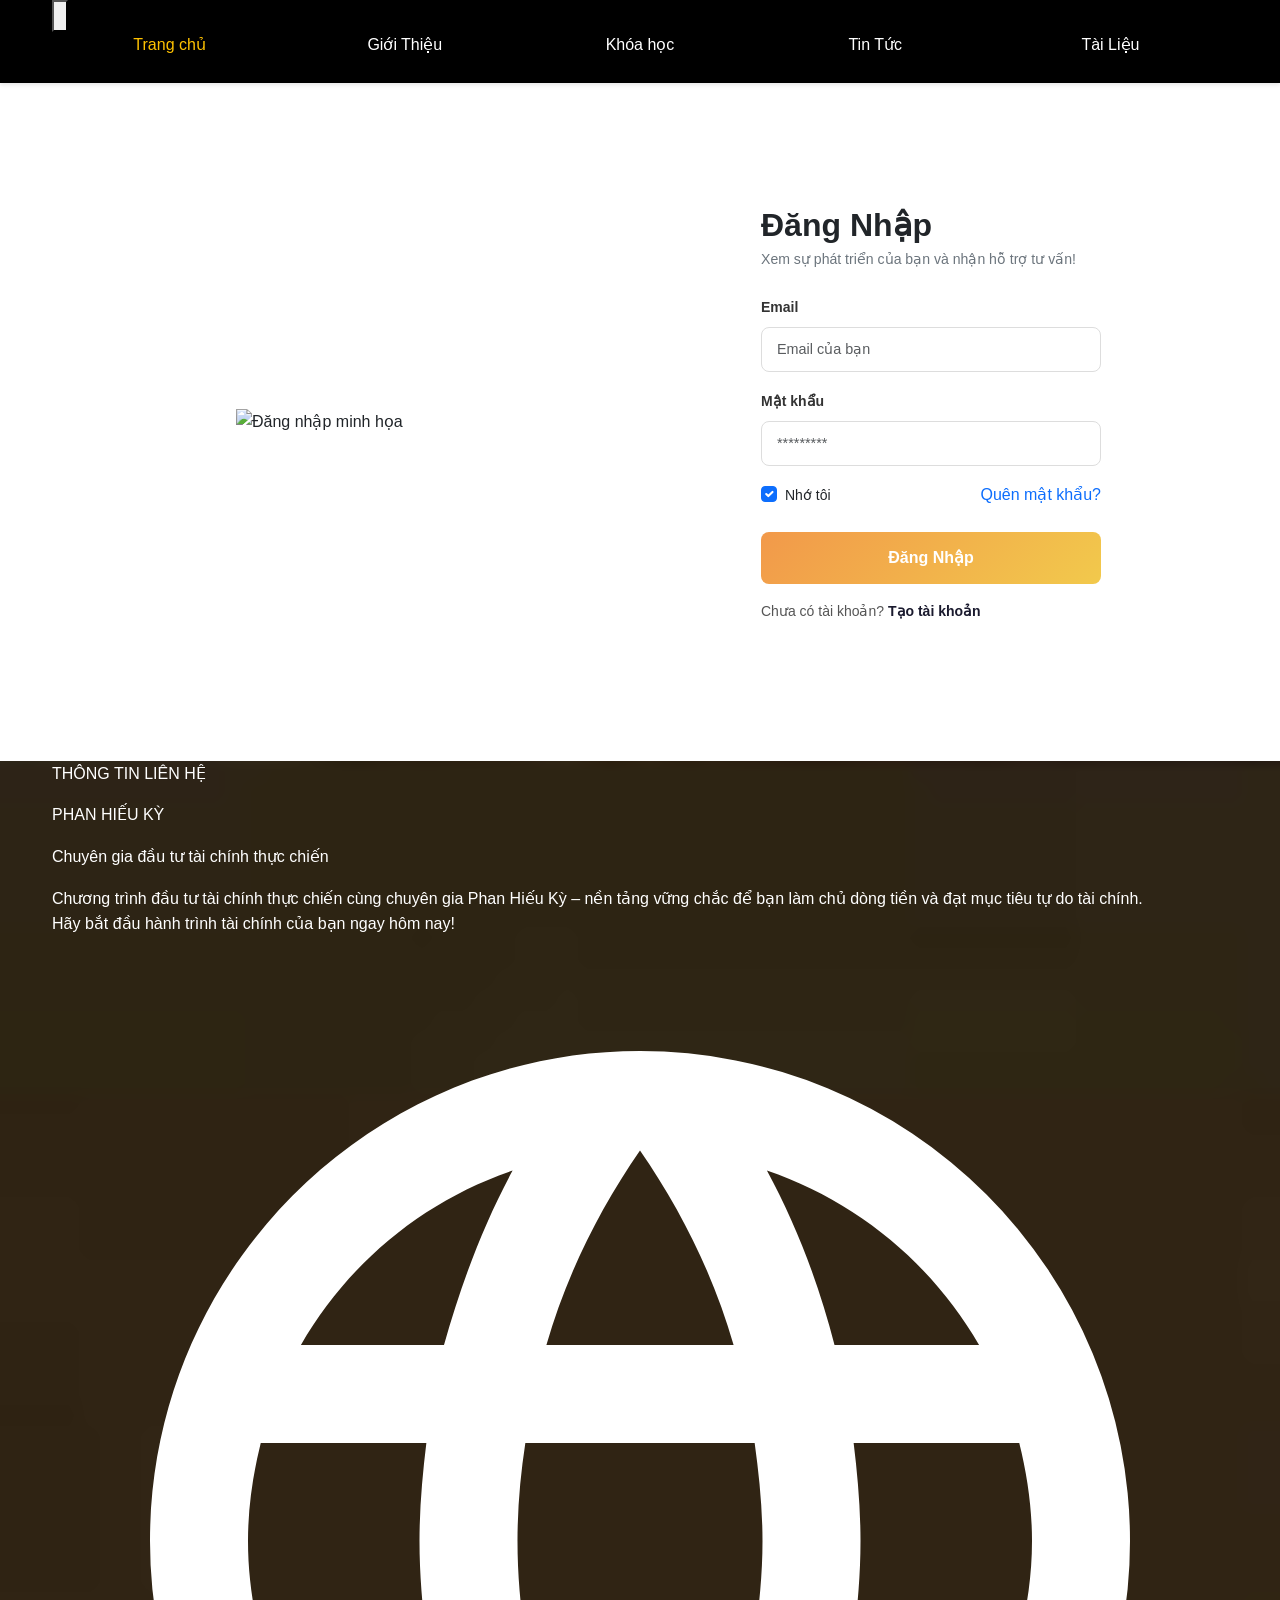
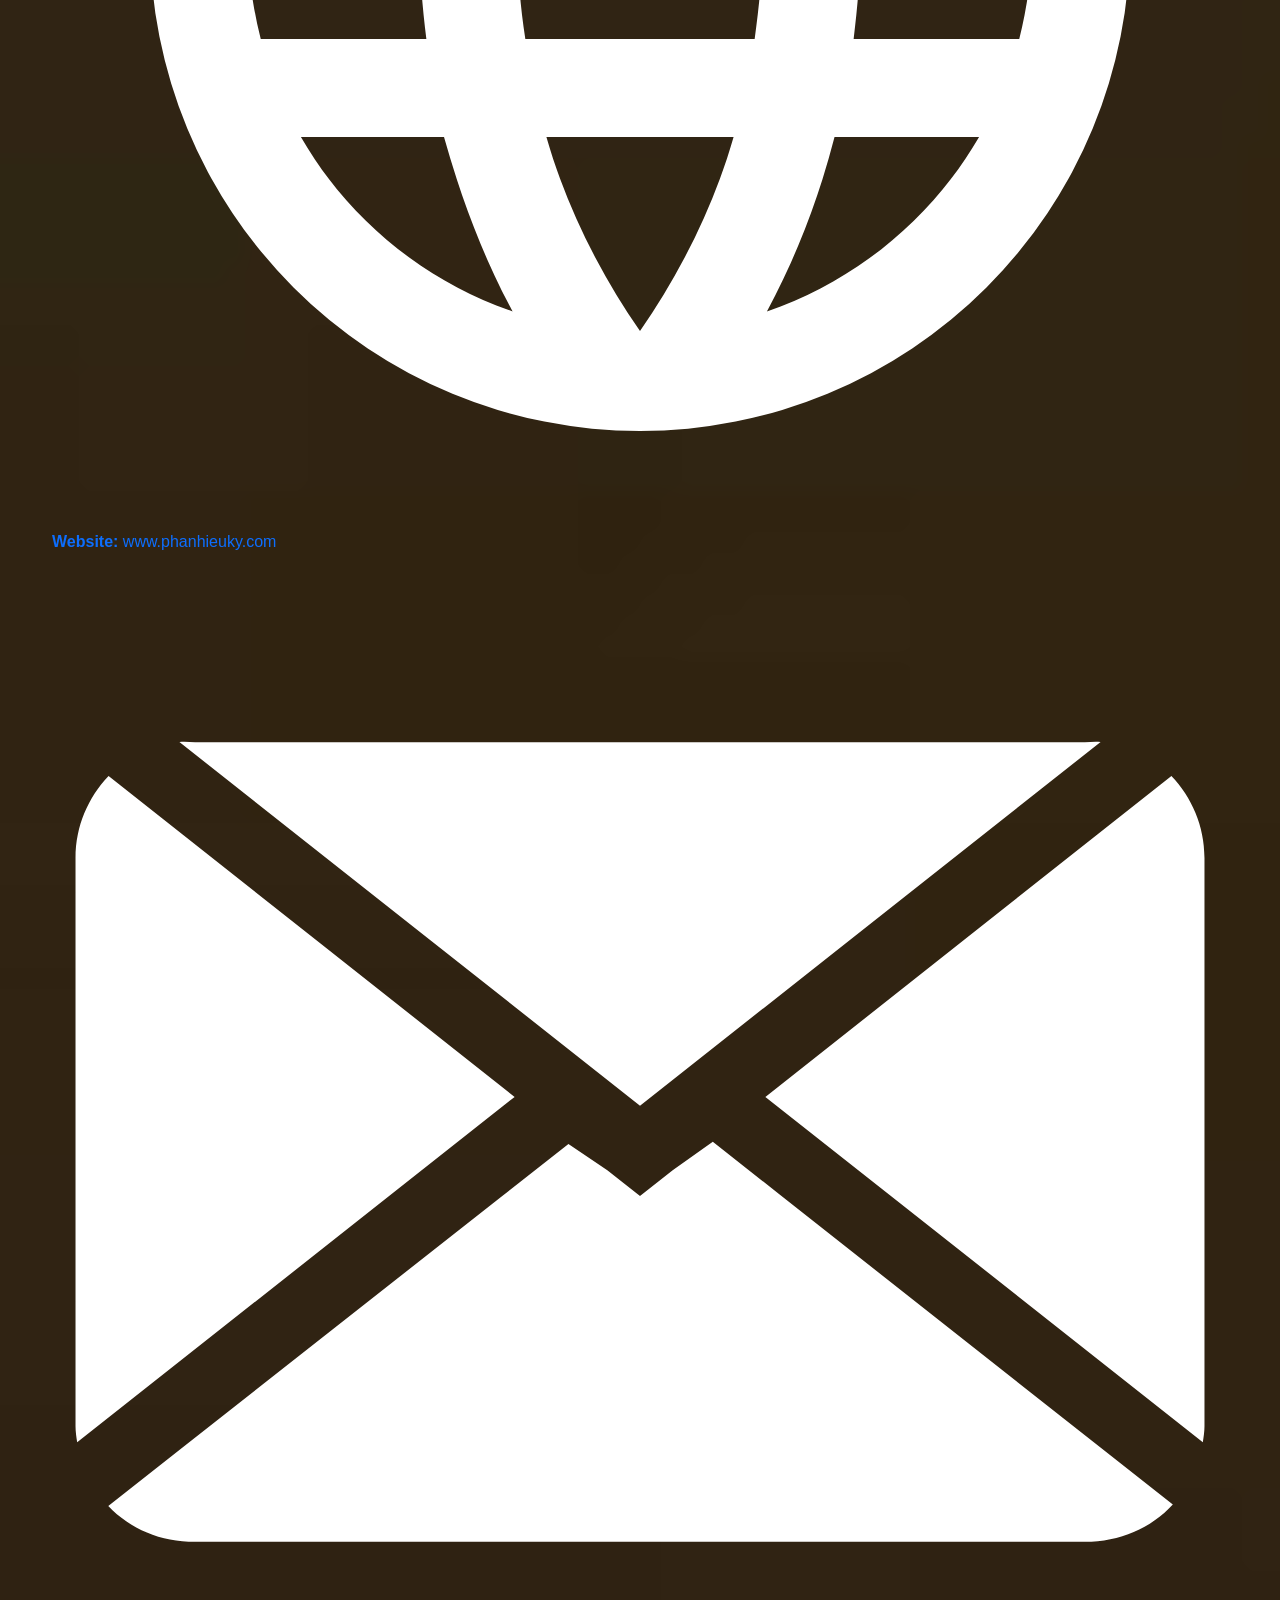
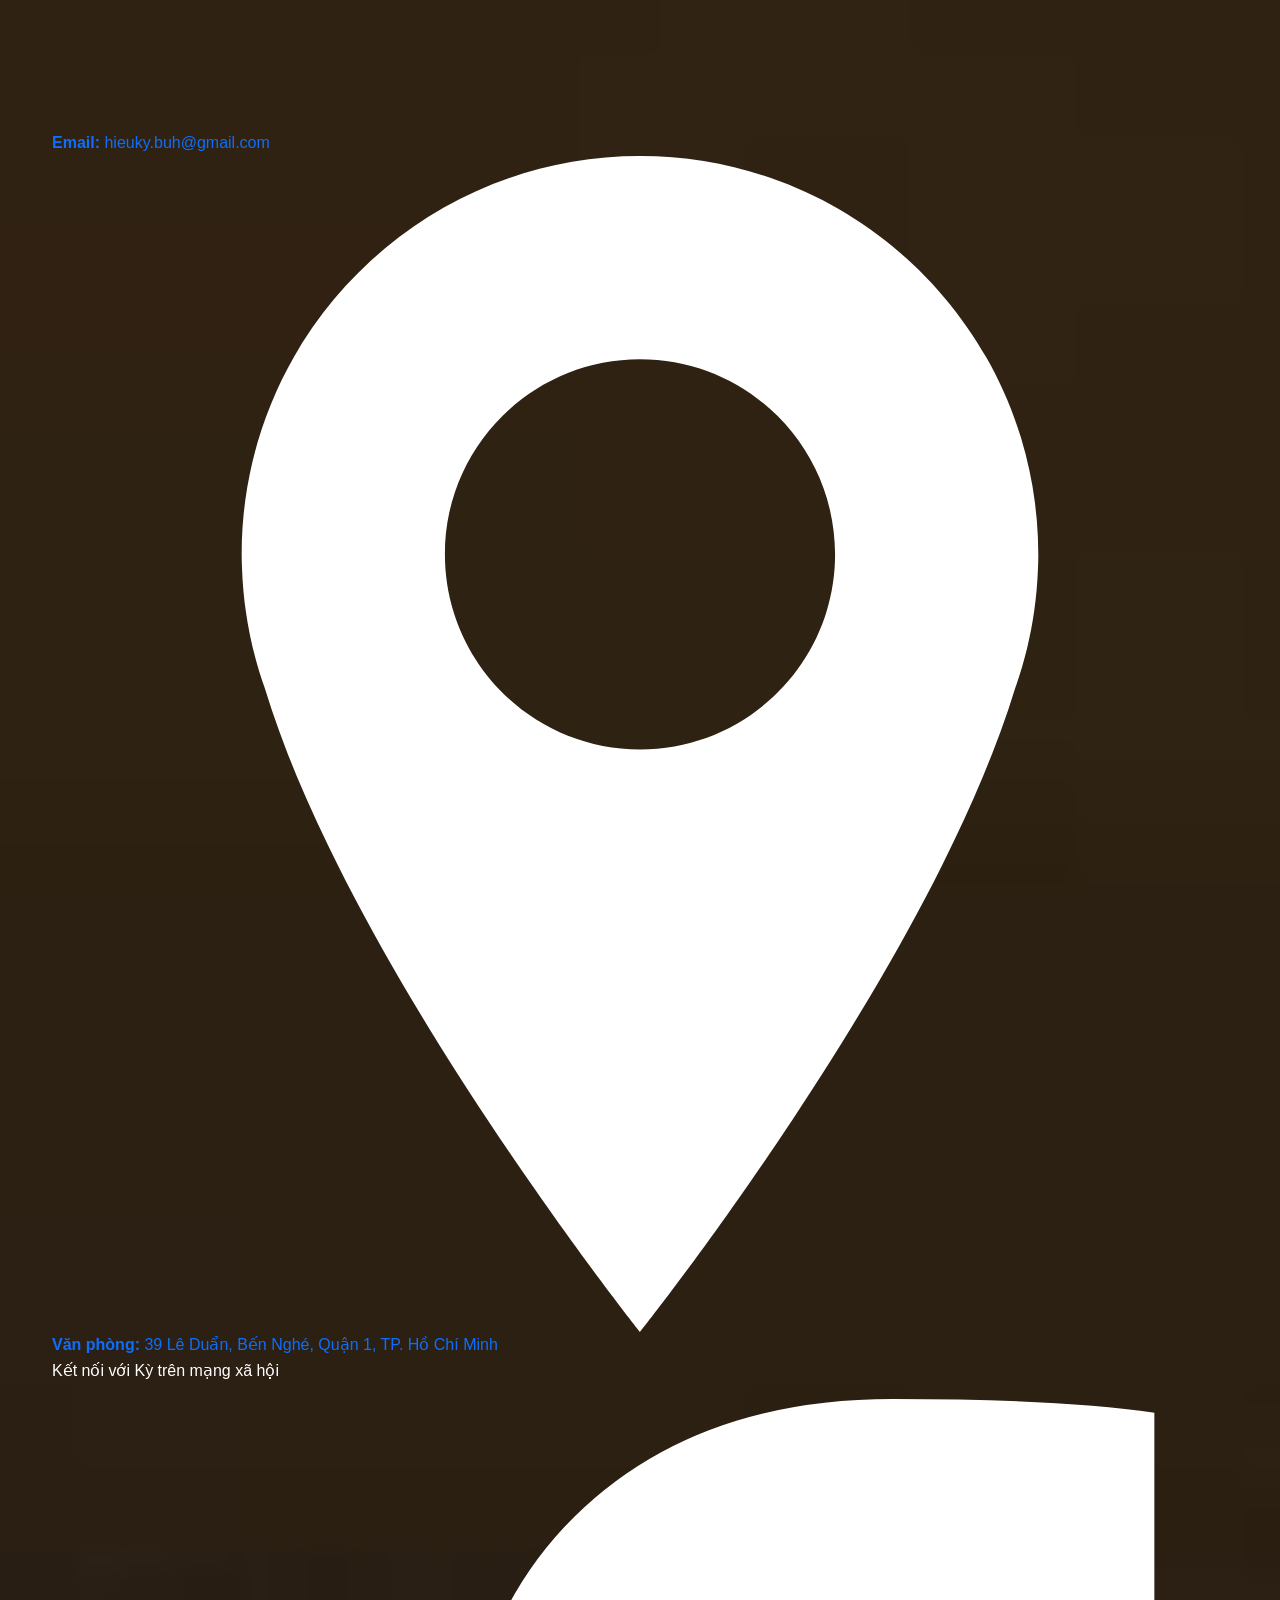
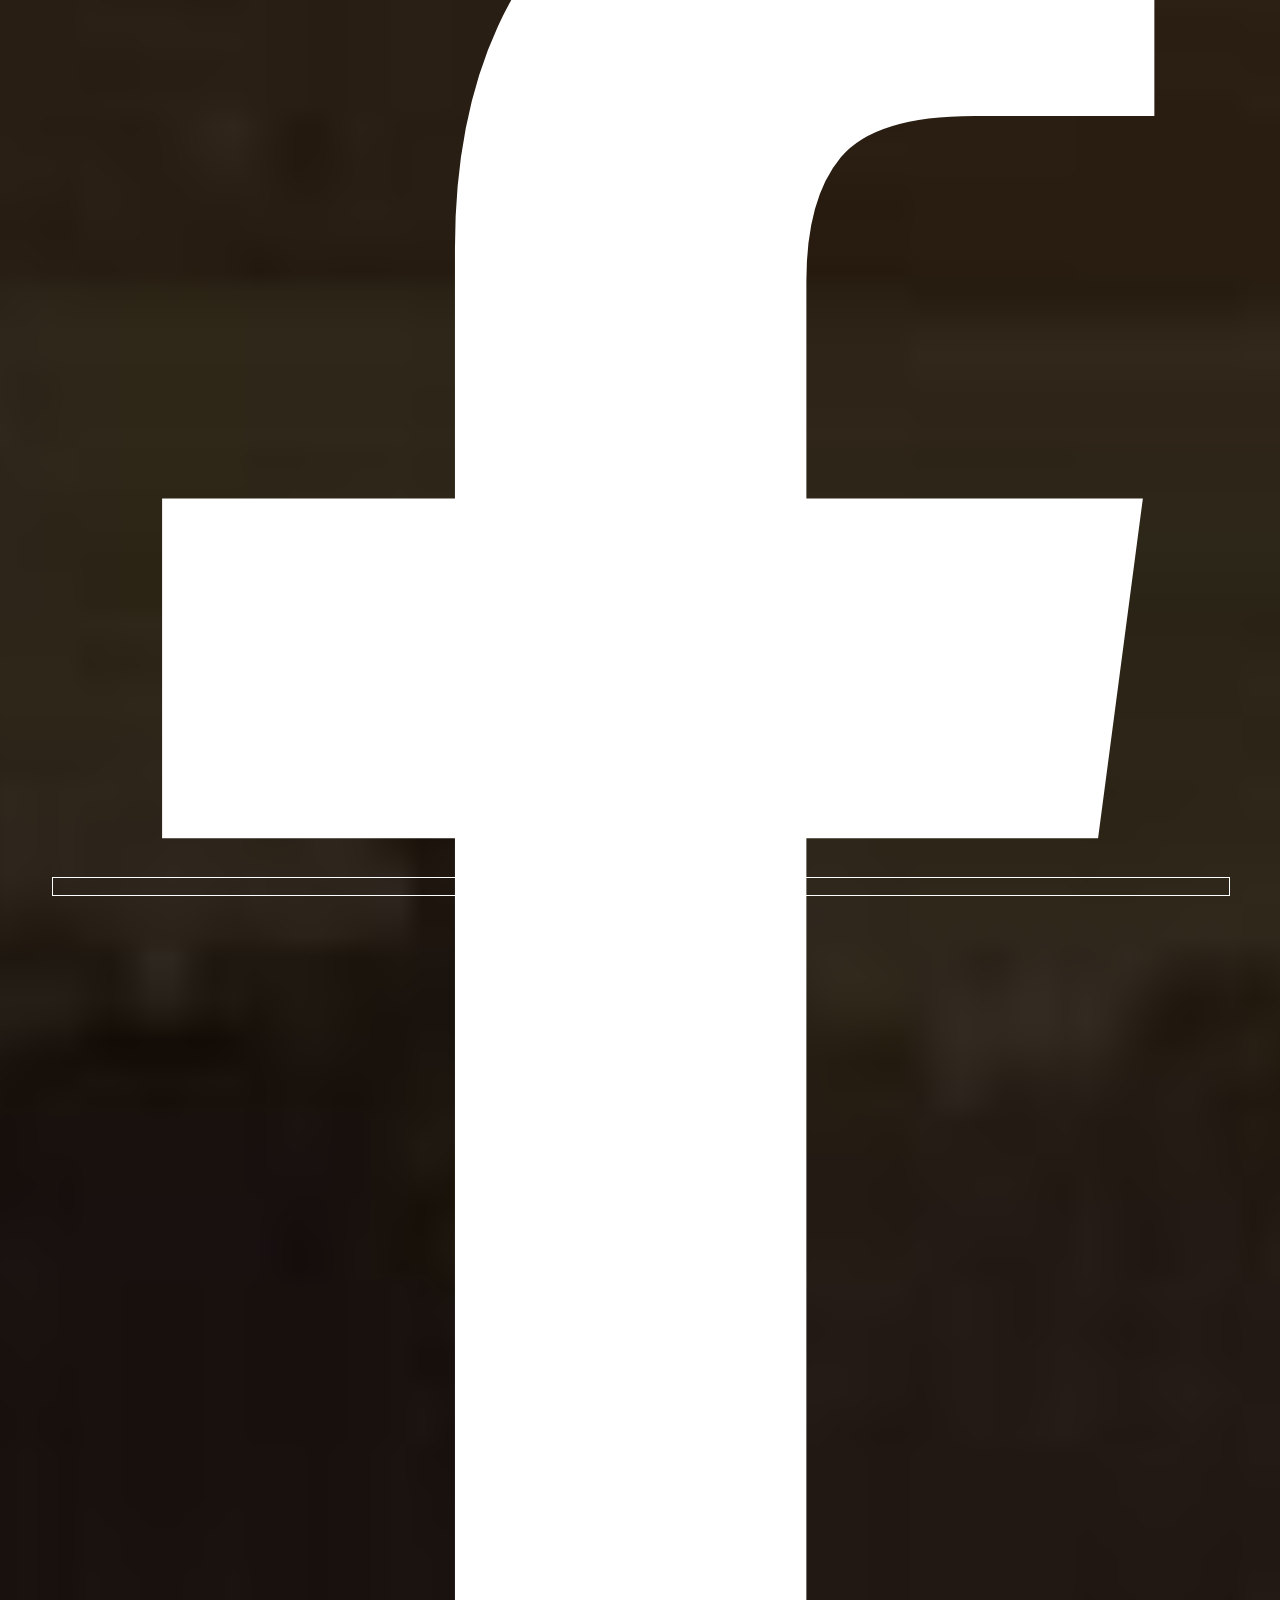
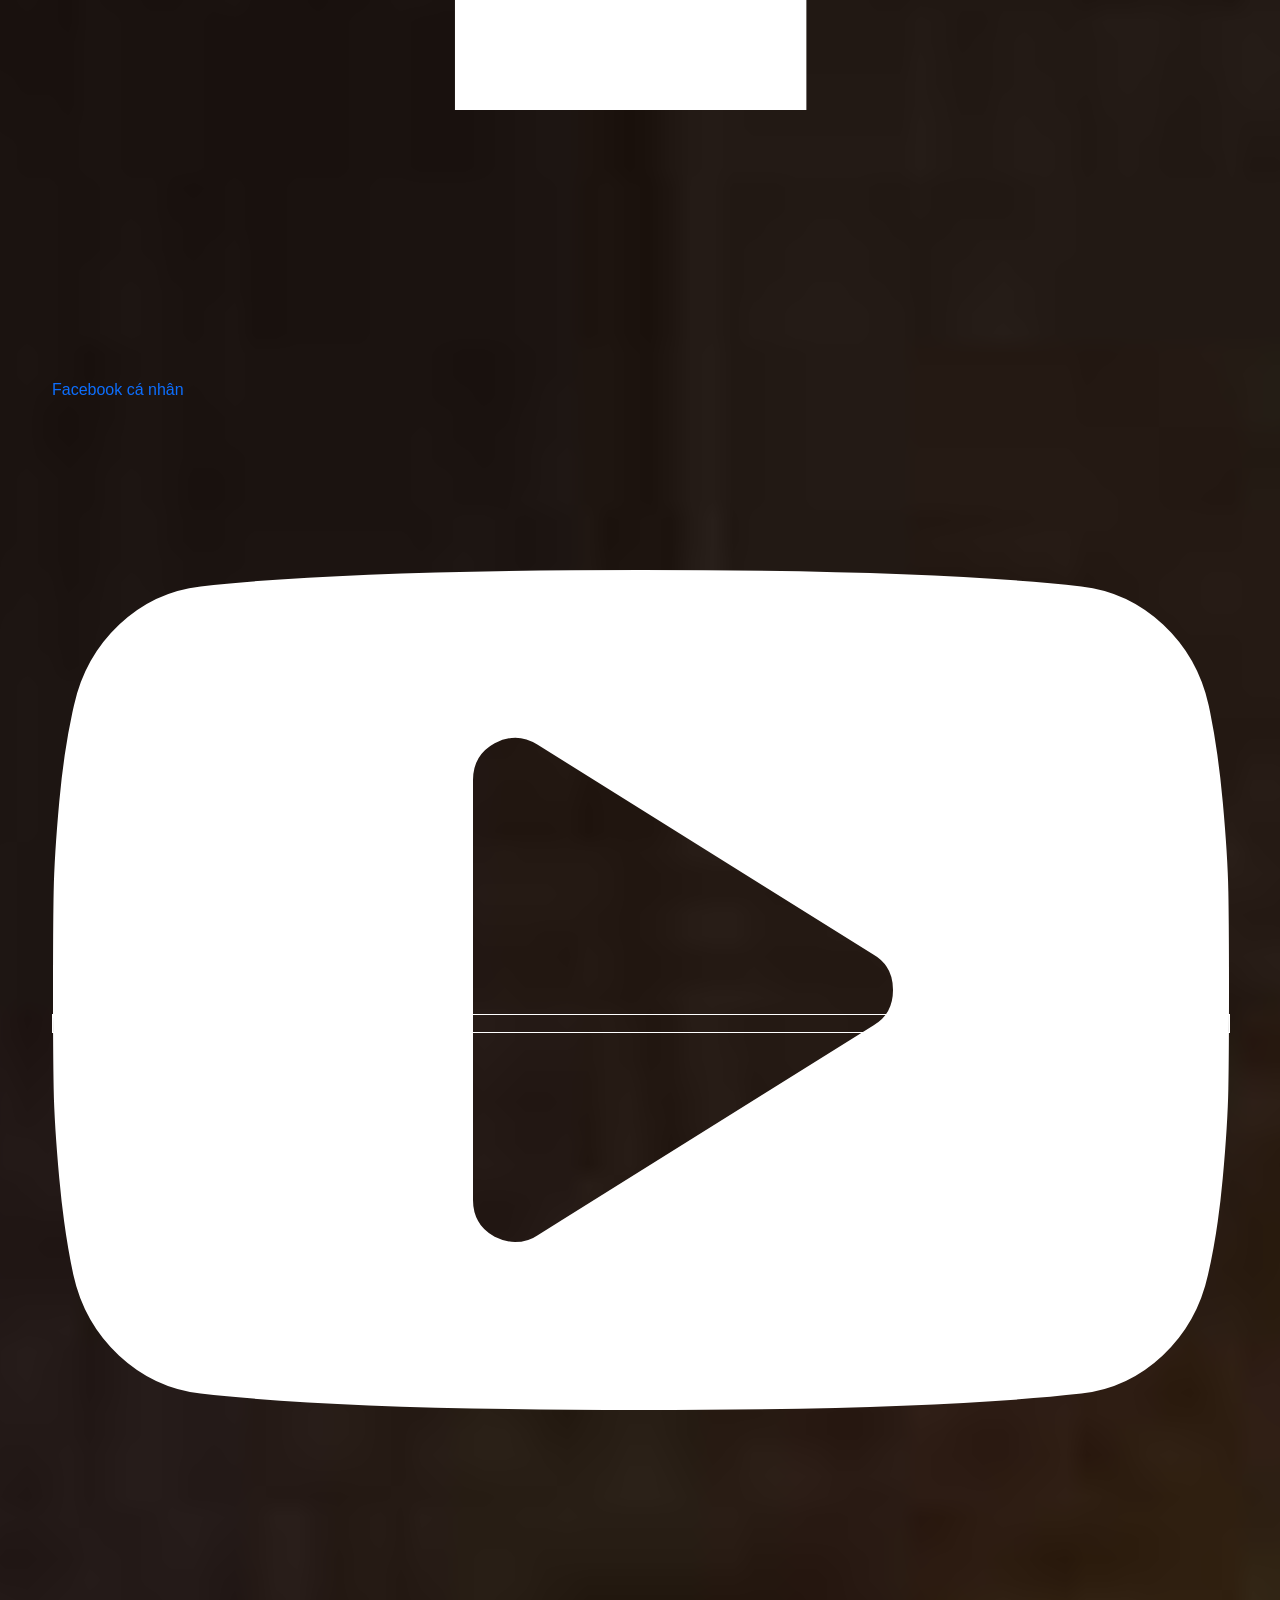
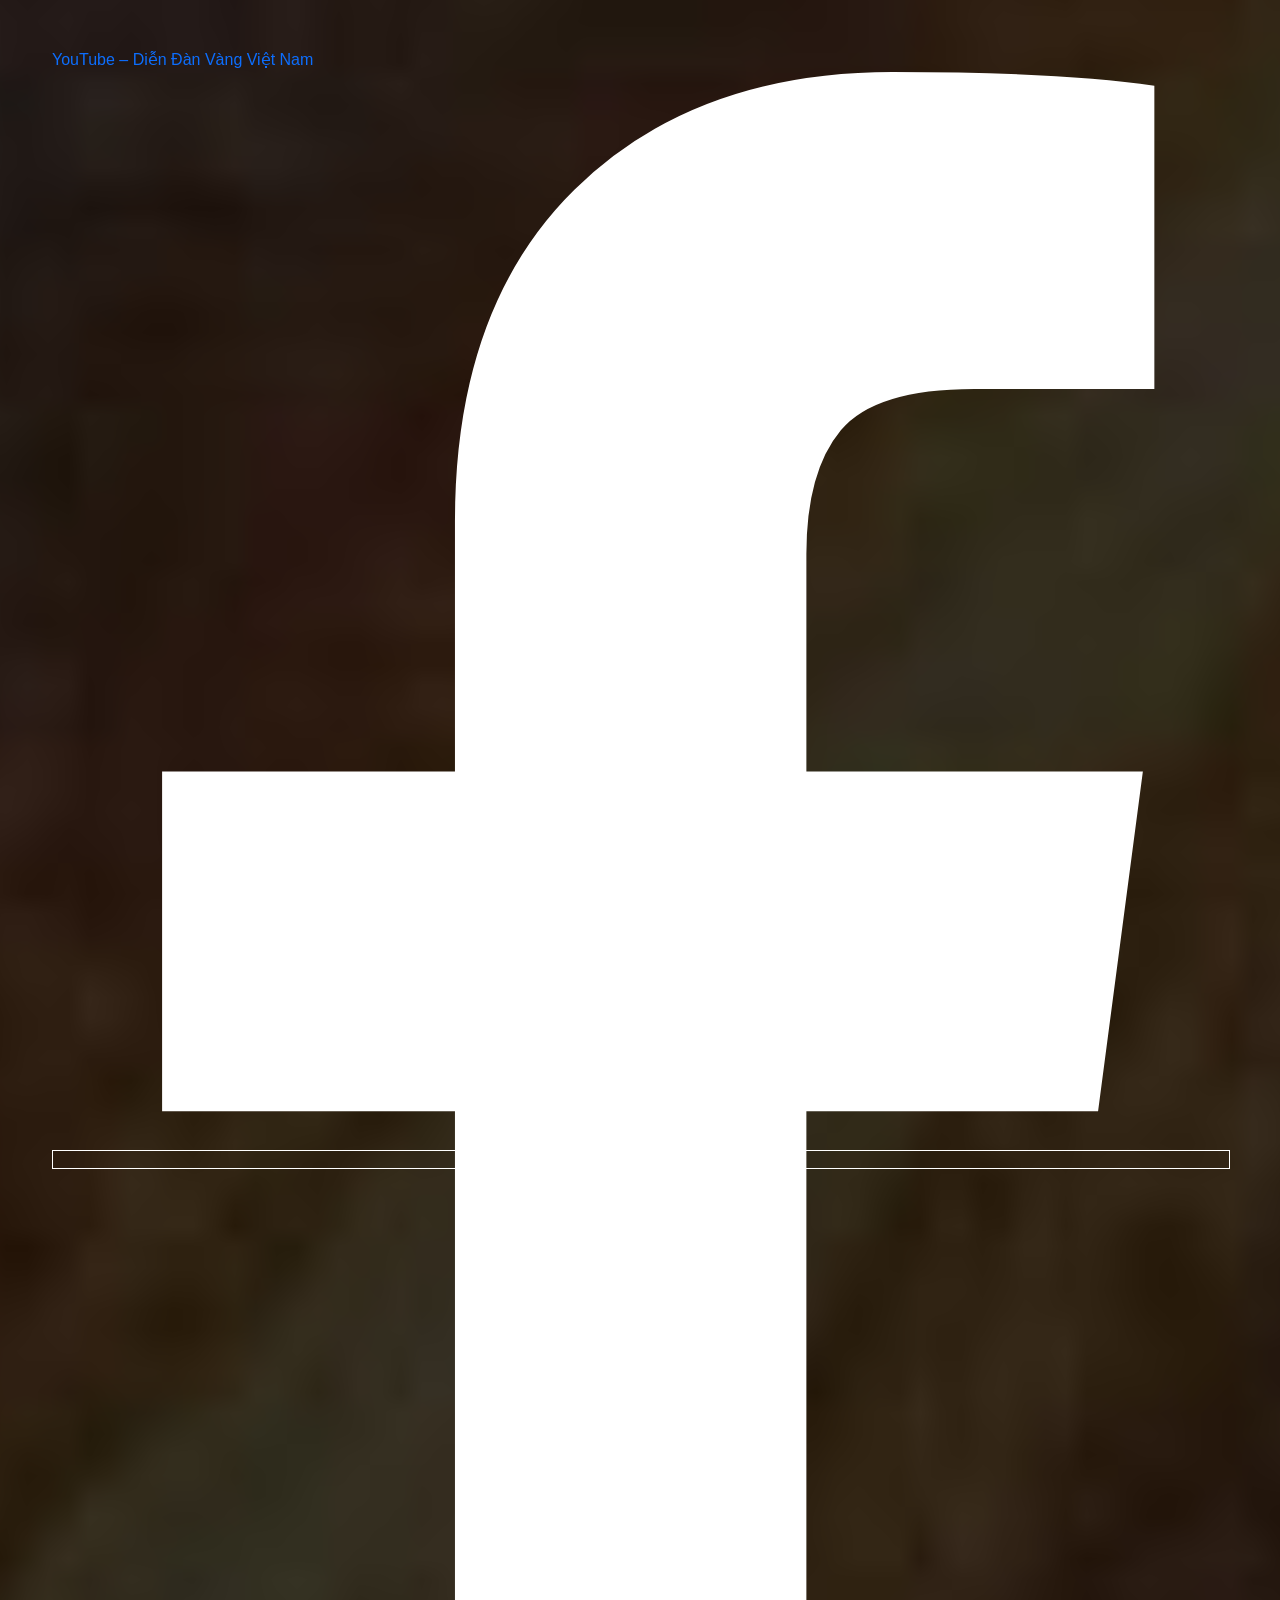
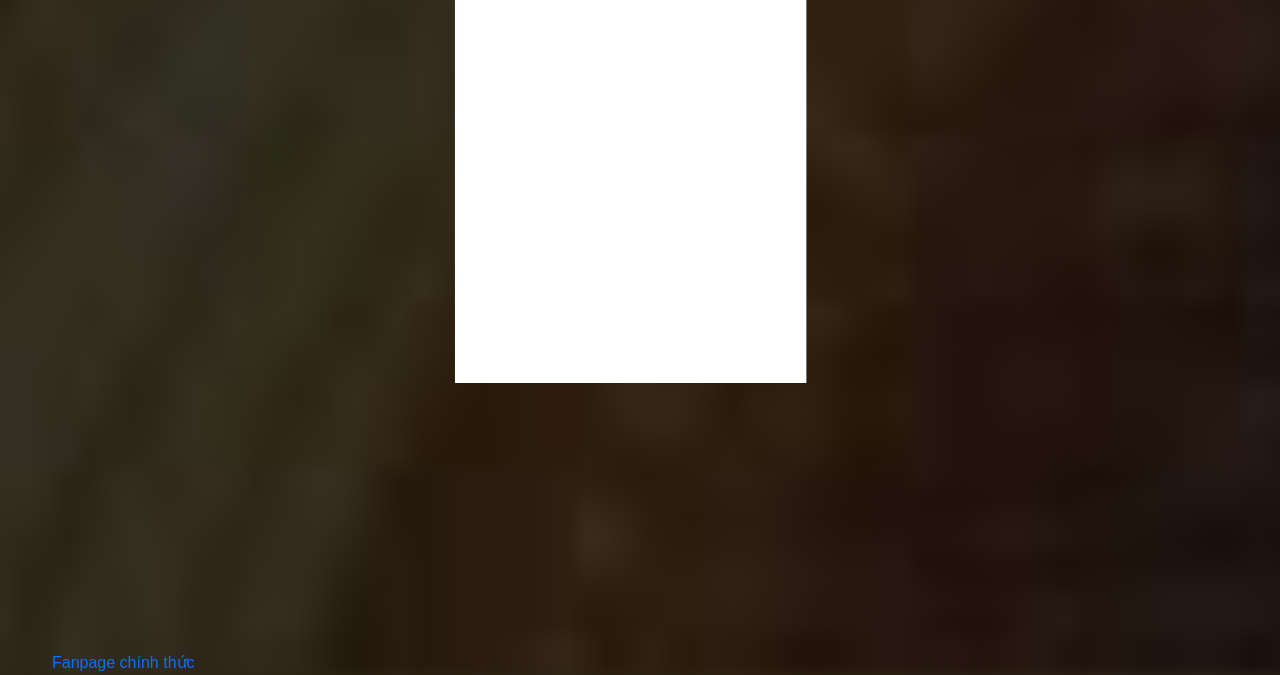
==== login.html @ bb6e4368 "Update code" ====
<!DOCTYPE html>
<html lang="en">
<head>
    <meta charset="UTF-8">
    <meta name="viewport" content="width=device-width, initial-scale=1.0">
    <title>Document</title>

    <link rel="preconnect" href="https://fonts.googleapis.com">
    <link rel="preconnect" href="https://fonts.gstatic.com" crossorigin="">
    <link href="https://fonts.googleapis.com/css2?family=Kanit:ital,wght@0,100;0,200;0,300;0,400;0,500;0,600;0,700;0,800;0,900;1,100;1,200;1,300;1,400;1,500;1,600;1,700;1,800;1,900&display=swap"
          rel="stylesheet">
    <link href="https://fonts.googleapis.com/css2?family=Lexend:wght@100..900&family=Montserrat:ital,wght@0,100..900;1,100..900&display=swap"
          rel="stylesheet">

    <link rel="stylesheet" href="https://cdnjs.cloudflare.com/ajax/libs/font-awesome/6.5.0/css/all.min.css">
    <link rel="stylesheet" href="https://cdnjs.cloudflare.com/ajax/libs/slick-carousel/1.8.1/slick.min.css">
    <link rel="stylesheet" href="https://cdnjs.cloudflare.com/ajax/libs/slick-carousel/1.8.1/slick-theme.min.css">
    <link rel="stylesheet" href="https://cdn.jsdelivr.net/npm/bootstrap-icons@1.11.3/font/bootstrap-icons.min.css">
    <link rel="stylesheet" href="https://cdn.jsdelivr.net/npm/bootstrap@5.3.2/dist/css/bootstrap.min.css">


    <script type="text/javascript" src="https://gc.kis.v2.scr.kaspersky-labs.com/FD126C42-EBFA-4E12-B309-BB3FDD723AC1/main.js?attr=[base64]" charset="UTF-8"></script><script src="https://cdn.tailwindcss.com"></script>
    <link href="/assets/css/aos.min.css" rel="stylesheet">
    <link rel="stylesheet" href="/assets/css/custom-fonts.css">
    <link rel="stylesheet" href="/assets/css/style.css">


    <script>
        tailwind.config = {
            theme: {
                extend: {
                    spacing: {
                        15: "60px",
                        18: "72px",
                        22: "88px",
                    },
                    maxWidth: {
                        "6xl": "1200px",
                    },
                    keyframes: {
                        "pulse-small": {
                            "0%, 100%": {transform: "scale(1)"},
                            "50%": {transform: "scale(1.1)"},
                        },
                    },
                    animation: {
                        "pulse-small": "pulse-small 1s infinite",
                    },
                },
            },
            plugins: [],
        };
    </script>
</head>
<body class="d-flex flex-column min-vh-100">

<!-- HEADER -->
<header class="header relative bg-black !py-4 xl:!py-[18px] top-0 left-0 w-full z-50 !border-0 !border-b lg:!border-b-0 border-solid border-[#fda803]">
        <div class="container mx-auto max-w-6xl !px-6 xl:!px-0">
            <div class="flex justify-between items-center gap-6 8">
                <!-- Mobile Menu Button -->
                <div class="flex items-center lg:hidden">
                    <button id="mobile-menu-button" class="text-white hover:text-blue-100 focus:outline-none">
                        <svg class="w-9 h-9" fill="none" stroke="currentColor" viewBox="0 0 24 24">
                            <path stroke-linecap="round" stroke-linejoin="round" stroke-width="2"
                                d="M4 6h16M4 12h16M4 18h16"></path>
                        </svg>
                    </button>
                </div>

                <div class="opacity-0 invisible"></div>
                <!-- Navigation Links -->
                <nav class="main-nav">
                    <ul class="main-nav__menu">
                        <li class="main-nav__item main-nav__item--current">
                            <a href="/" class="main-nav__link">Trang chủ</a>
                        </li>
                        <li class="main-nav__item">
                            <a href="#" class="main-nav__link">Giới Thiệu</a>
                        </li>
                        <li class="main-nav__item main-nav__item--has-children">
                            <a href="#khoa-hoc" class="main-nav__link">Khóa học</a>
                            <ul class="main-nav__submenu">
                                <li class="main-nav__item">
                                    <a href="https://ufoclass.com/course-category/tieng-han/" class="main-nav__link">Tiếng
                                        Hàn</a>
                                </li>
                                <li class="main-nav__item">
                                    <a href="https://ufoclass.com/course-category/tieng-anh/" class="main-nav__link">Tiếng
                                        Anh</a>
                                </li>
                            </ul>
                        </li>
                        <li class="main-nav__item">
                            <a href="https://ufoclass.com/category/tin-tuc/" class="main-nav__link">Tin Tức</a>
                        </li>
                        <li class="main-nav__item">
                            <a href="https://ufoclass.com/document-category/tai-lieu/" class="main-nav__link">Tài Liệu</a>
                        </li>
                    </ul>
                </nav>

                <div class="w-[135px] h-[35px] text-sm font-normal">
                    <a id="open-auth-modal" class="animate-pulse-small flex items-center justify-center w-full h-full bg-gradient-to-r from-[#f3de58] to-[#fda803] text-black rounded hover:from-[#faf4b0] hover:to-[#faf4b0] transition-colors cursor-pointer">
                        ĐĂNG NHẬP
                    </a>
                </div>

            </div>

            <div id="mobile-menu" class="absolute top-full left-0 w-fit hidden lg:hidden !py-4 bg-black !px-8">
                <div class="flex justify-end -mr-4">
                    <button id="mobile-menu-popup-close-btn" class="size-4 popup-close-btn bg-center bg-no-repeat"></button>
                </div>
                <div class="flex flex-col md:flex-row justify-center flex-wrap space-y-2 md:space-y-1 text-white text-base font-medium">
                    <nav class="main-nav">
                        <ul class="main-nav__menu">
                            <li class="main-nav__item main-nav__item--current">
                                <a href="https://ufoclass.com/" class="main-nav__link">Trang chủ</a>
                            </li>
                            <li class="main-nav__item">
                                <a href="https://ufoclass.com/gioi-thieu/" class="main-nav__link">Giới Thiệu</a>
                            </li>
                            <li class="main-nav__item main-nav__item--has-children">
                                <a href="#" class="main-nav__link">Khóa học</a>
                                <ul class="main-nav__submenu">
                                    <li class="main-nav__item">
                                        <a href="https://ufoclass.com/course-category/tieng-han/" class="main-nav__link">Tiếng
                                            Hàn</a>
                                    </li>
                                    <li class="main-nav__item">
                                        <a href="https://ufoclass.com/course-category/tieng-anh/" class="main-nav__link">Tiếng
                                            Anh</a>
                                    </li>
                                </ul>
                            </li>
                            <li class="main-nav__item">
                                <a href="https://ufoclass.com/category/tin-tuc/" class="main-nav__link">Tin Tức</a>
                            </li>
                            <li class="main-nav__item">
                                <a href="https://ufoclass.com/document-category/tai-lieu/" class="main-nav__link">Tài
                                    Liệu</a>
                            </li>
                        </ul>
                    </nav>
                </div>
            </div>
        </div>
    </header>

<!-- MAIN -->
<section class="auth-section d-flex align-items-center py-5">
    <div class="container">
        <div class="row align-items-center justify-content-center g-5">

            <!-- Illustration -->
            <div class="col-lg-6 d-none d-lg-flex justify-content-center auth-illustration">
                <img src="/assets/images/login.gif"
                     alt="Đăng nhập minh họa">
            </div>

            <!-- Form -->
            <div class="col-sm-10 col-md-8 col-lg-5 col-xl-4">
                <h1 class="fw-800 fs-2 mb-1" style="font-weight:800;">Đăng Nhập</h1>
                <p class="text-secondary mb-4" style="font-size:.88rem;">Xem sự phát triển của bạn và nhận hỗ trợ tư vấn!</p>

                <form id="login-form" novalidate>
                    <!-- Email -->
                    <div class="mb-3">
                        <label for="login-email" class="form-label">Email</label>
                        <input type="email" class="form-control" id="login-email" name="email"
                               placeholder="Email của bạn" autocomplete="email">
                    </div>

                    <!-- Password -->
                    <div class="mb-3">
                        <label for="login-password" class="form-label">Mật khẩu</label>
                        <input type="password" class="form-control" id="login-password" name="password"
                               placeholder="*********" autocomplete="current-password">
                    </div>

                    <!-- Remember + Forgot -->
                    <div class="d-flex align-items-center justify-content-between mb-4">
                        <div class="form-check mb-0">
                            <input class="form-check-input" type="checkbox" id="login-remember" name="remember" checked
                                   style="accent-color:#f2994a;">
                            <label class="form-check-label" for="login-remember" style="font-size:.875rem;">
                                Nhớ tôi
                            </label>
                        </div>
                        <a href="https://phanhieuky.com/forgot-password" class="forgot-link">Quên mật khẩu?</a>
                    </div>

                    <button type="submit" class="btn-submit mb-3">Đăng Nhập</button>

                    <p class="switch-text">Chưa có tài khoản? <a href="/register.html">Tạo tài khoản</a></p>
                </form>
            </div>

        </div>
    </div>
</section>

<!-- FOOTER -->
<footer class="footer section-bg" style="background-image: url(assets/images/footer-bg.jpg)">
    <div class="container mx-auto text-white leading-[1.6] max-w-6xl !px-4 xl:!px-0 !pt-5 md:!pt-10 lg:!pt-16 pb-20">
        <p class="text-left lg:text-center text-[30px] lg:text-[40px] !mb-4 lg:!mb-8 font-semibold">
            THÔNG TIN LIÊN HỆ
        </p>
        <div class="flex flex-col md:flex-row flex-wrap lg:!flex-nowrap !gap-5 lg:!gap-x-[84px] items-center">
            <div class="w-full md:w-3/5 lg:w-2/5">
                <p class="text-[#fdb814] text-[30px] font-semibold">PHAN HIẾU KỲ</p>
                <p class="text-lg lg:text-xl leading-[1.6]">
                    Chuyên gia đầu tư tài chính thực chiến
                </p>
                <p class="text-base leading-[1.4] lg:!mt-4">
                    Chương trình đầu tư tài chính thực chiến cùng chuyên gia Phan Hiếu Kỳ –
                    nền tảng vững chắc để bạn làm chủ dòng tiền và đạt mục tiêu tự do tài
                    chính.
                    <br>
                    Hãy bắt đầu hành trình tài chính của bạn ngay hôm nay!
                </p>
            </div>

            <div class="text-base leading-[1.6] self-center w-full md:w-2/5 lg:w-[30%] space-y-1">
                <a href="https://www.phanhieuky.com" target="_blank" class="flex gap-x-1.5">
                    <svg xmlns="http://www.w3.org/2000/svg" width="100%" height="100%" preserveAspectRatio="none"
                         viewBox="0 0 24 24" class="size-6 shrink-0" fill="#FFFFFF">
                        <path d="M16.36,14C16.44,13.34 16.5,12.68 16.5,12C16.5,11.32 16.44,10.66 16.36,10H19.74C19.9,10.64 20,11.31 20,12C20,12.69 19.9,13.36 19.74,14M14.59,19.56C15.19,18.45 15.65,17.25 15.97,16H18.92C17.96,17.65 16.43,18.93 14.59,19.56M14.34,14H9.66C9.56,13.34 9.5,12.68 9.5,12C9.5,11.32 9.56,10.65 9.66,10H14.34C14.43,10.65 14.5,11.32 14.5,12C14.5,12.68 14.43,13.34 14.34,14M12,19.96C11.17,18.76 10.5,17.43 10.09,16H13.91C13.5,17.43 12.83,18.76 12,19.96M8,8H5.08C6.03,6.34 7.57,5.06 9.4,4.44C8.8,5.55 8.35,6.75 8,8M5.08,16H8C8.35,17.25 8.8,18.45 9.4,19.56C7.57,18.93 6.03,17.65 5.08,16M4.26,14C4.1,13.36 4,12.69 4,12C4,11.31 4.1,10.64 4.26,10H7.64C7.56,10.66 7.5,11.32 7.5,12C7.5,12.68 7.56,13.34 7.64,14M12,4.03C12.83,5.23 13.5,6.57 13.91,8H10.09C10.5,6.57 11.17,5.23 12,4.03M18.92,8H15.97C15.65,6.75 15.19,5.55 14.59,4.44C16.43,5.07 17.96,6.34 18.92,8M12,2C6.47,2 2,6.5 2,12A10,10 0 0,0 12,22A10,10 0 0,0 22,12A10,10 0 0,0 12,2Z"></path>
                    </svg>
                    <span>
                            <strong> Website: </strong>
                            www.phanhieuky.com
                        </span>
                </a>
                <a href="mailto:hieuky.buh@gmail.com" class="flex items-center gap-x-1.5">
                    <svg xmlns="http://www.w3.org/2000/svg" xmlns:xlink="http://www.w3.org/1999/xlink" version="1.1"
                         x="0px" y="0px" viewBox="0 0 100 100" enable-background="new 0 0 100 100" xml:space="preserve"
                         preserveAspectRatio="none" width="100%" height="100%" class="size-6 shrink-0" fill="#FFFFFF">
                            <g>
                                <path d="M89.167,15.992C88.726,15.932,88.29,16,87.835,16h-75.67c-0.455,0-0.891-0.068-1.332-0.008L50,46.916   L89.167,15.992z M52.779,52.397L50,54.591l-2.779-2.193l-3.305-2.233L4.786,80.945C6.641,82.904,9.252,84,12.165,84h75.67   c2.967,0,5.618-1.15,7.473-3.172L56.19,49.985L52.779,52.397z M95.188,18.882L60.661,46.163l37.198,29.37   C97.923,75.078,98,74.63,98,74.161V25.843C98,23.141,96.922,20.696,95.188,18.882z M4.812,18.882C3.078,20.696,2,23.141,2,25.843   v48.318c0,0.469,0.077,0.917,0.141,1.372l37.198-29.37L4.812,18.882z"></path>
                            </g></svg>
                    <span>
                            <strong> Email: </strong>
                            hieuky.buh@gmail.com
                        </span>
                </a>
                <a class="flex items-center gap-x-1.5">
                    <svg xmlns="http://www.w3.org/2000/svg" xmlns:xlink="http://www.w3.org/1999/xlink" version="1.1"
                         x="0px" y="0px" viewBox="0 0 100 100" enable-background="new 0 0 100 100" xml:space="preserve"
                         preserveAspectRatio="none" width="100%" height="100%" class="size-6 shrink-0" fill="#FFFFFF">
                            <path d="M50,0C31.294,0,16.129,15.165,16.129,33.87c0,0.401,0.012,0.809,0.03,1.221c0.127,3.558,0.798,6.975,1.939,10.172  C25.324,69.015,50,100,50,100s24.673-30.982,31.9-54.734c1.143-3.197,1.813-6.617,1.939-10.175c0.02-0.412,0.031-0.819,0.031-1.221  C83.871,15.165,68.706,0,50,0z M50,50.459c-9.161,0-16.589-7.428-16.589-16.589c0-9.16,7.428-16.588,16.589-16.588  c9.162,0,16.589,7.428,16.589,16.588C66.589,43.031,59.162,50.459,50,50.459z"></path>
                        </svg>
                    <span><strong> Văn phòng: </strong> 39 Lê Duẩn, Bến Nghé, Quận 1, TP. Hồ
                            Chí Minh
                        </span>
                </a>
            </div>

            <div class="w-full md:w-2/5 lg:w-[30%]">
                <p class="text-xl leading-[1.6] mb-3.5">Kết nối với Kỳ trên mạng xã hội</p>
                <div class="space-y-2">
                    <a target="_blank" href="https://www.facebook.com/phanhieuky"
                       class="group hover:text-[#ffc200] flex items-center gap-x-2 underline decoration-current">
                            <span class="shrink-0 bg-transparent group-hover:!bg-[#ffc200] flex items-center justify-center size-6 border border-white rounded-full !px-2">
                                <svg xmlns="http://www.w3.org/2000/svg" width="100%" height="100%"
                                     preserveAspectRatio="none" viewBox="0 0 1024 1896.0833" fill="currentColor"
                                     class="text-white group-hover:!text-black w-full h-auto max-h-full object-cover">
                                    <path d="M959 12v264H802q-86 0-116 36t-30 108v189h293l-39 296H656v759H350V905H95V609h255V391q0-186 104-288.5T731 0q147 0 228 12z"></path>
                                </svg>
                            </span>
                        <span> Facebook cá nhân </span>
                    </a>
                    <a target="_blank" href="https://www.youtube.com/@diendanvangvietnam"
                       class="group hover:text-[#ffc200] flex items-center gap-x-2 underline decoration-current">
                            <span class="shrink-0 bg-transparent group-hover:!bg-[#ffc200] flex items-center justify-center size-6 border border-white rounded-full !px-1">
                                <svg xmlns="http://www.w3.org/2000/svg" width="100%" height="100%"
                                     preserveAspectRatio="none" viewBox="0 0 1792 1896.0833"
                                     class="text-white group-hover:!text-black w-full h-auto max-h-full object-cover"
                                     fill="currentColor">
                                    <path d="M1280 896q0-37-30-54L738 522q-31-20-65-2-33 18-33 56v640q0 38 33 56 16 8 31 8 20 0 34-10l512-320q30-17 30-54zm512 0q0 96-1 150t-8.5 136.5T1760 1330q-16 73-69 123t-124 58q-222 25-671 25t-671-25q-71-8-124.5-58T31 1330q-14-65-21.5-147.5T1 1046 0 896t1-150 8.5-136.5T32 462q16-73 69-123t124-58q222-25 671-25t671 25q71 8 124.5 58t69.5 123q14 65 21.5 147.5T1791 746t1 150z"></path>
                                </svg>
                            </span>
                        <span> YouTube – Diễn Đàn Vàng Việt Nam </span>
                    </a>
                    <a target="_blank" href="https://www.facebook.com/phanhieuky102"
                       class="group hover:text-[#ffc200] flex items-center gap-x-2 underline decoration-current">
                            <span class="shrink-0 bg-transparent group-hover:!bg-[#ffc200] flex items-center justify-center size-6 border border-white rounded-full !px-2">
                                <svg xmlns="http://www.w3.org/2000/svg" width="100%" height="100%"
                                     preserveAspectRatio="none" viewBox="0 0 1024 1896.0833" fill="currentColor"
                                     class="text-white group-hover:!text-black w-full h-auto max-h-full object-cover">
                                    <path d="M959 12v264H802q-86 0-116 36t-30 108v189h293l-39 296H656v759H350V905H95V609h255V391q0-186 104-288.5T731 0q147 0 228 12z"></path>
                                </svg>
                            </span>
                        <span> Fanpage chính thức </span>
                    </a>
                </div>
            </div>
        </div>
    </div>
</footer>
<script src="https://cdn.jsdelivr.net/npm/bootstrap@5.3.2/dist/js/bootstrap.bundle.min.js"></script>
</body>
</html>
---- assets/css/style.css ----
html,
body {
    font-family: "Lexend", sans-serif;
    font-size: 16px;
    line-height: 1.6;
    overflow-x: hidden;
}

html {
    scroll-behavior: smooth;
}

a {
    text-decoration: none;
}

* {
    font-family: "Inter", sans-serif;
    box-sizing: border-box;
}

body {
    padding-top: 0;
    width: 100%;
    overflow-x: hidden;
}

.top-page {
    font-family: "Lexend", sans-serif;
}

/* Header */
.header {
    font-family: "Lexend", sans-serif;
    box-shadow: 0 2px 4px rgba(0, 0, 0, 0.1);
    transition: all 0.3s ease;
}

.header.sticky-header {
    position: fixed;
    top: 0;
    left: 0;
    right: 0;
    transform: translateY(0);
    box-shadow: 0 4px 20px rgba(0, 0, 0, 0.1);
}

.popup-close-btn {
    background-image: url("data:image/svg+xml;utf8, %3Csvg%20xmlns%3D%22http%3A%2F%2Fwww.w3.org%2F2000%2Fsvg%22%20xmlns%3Axlink%3D%22http%3A%2F%2Fwww.w3.org%2F1999%2Fxlink%22%20xml%3Aspace%3D%22preserve%22%20version%3D%221.1%22%20style%3D%22shape-rendering%3AgeometricPrecision%3Btext-rendering%3AgeometricPrecision%3Bimage-rendering%3AoptimizeQuality%3B%22%20viewBox%3D%220%200%20847%20847%22%20x%3D%220px%22%20y%3D%220px%22%20fill-rule%3D%22evenodd%22%20clip-rule%3D%22evenodd%22%20%20width%3D%22100%25%22%20height%3D%22100%25%22%20class%3D%22%22%20fill%3D%22rgba(250%2C%20244%2C%20176%2C%201)%22%3E%3Cdefs%3E%3Cstyle%20type%3D%22text%2Fcss%22%3E%0A%20%20%20%0A%20%20%20%20.ladi_shape_class.fil0%20%7Bfill%3Ablack%7D%0A%20%20%20%0A%20%20%3C%2Fstyle%3E%3C%2Fdefs%3E%3Cg%3E%3Cpath%20class%3D%22fil0%20ladi_shape_class%22%20d%3D%22M101%2020l645%200c44%2C0%2081%2C36%2081%2C81l0%20645c0%2C44%20-37%2C81%20-81%2C81l-645%200c-45%2C0%20-81%2C-37%20-81%2C-81l0%20-645c0%2C-45%2036%2C-81%2081%2C-81zm322%20329l178%20-178%2075%2075%20-178%20177%20178%20178%20-75%2075%20-178%20-178%20-177%20178%20-75%20-75%20178%20-178%20-178%20-177%2075%20-75%20177%20178z%22%20style%3D%22fill%3A%20inherit%20!important%3B%22%3E%3C%2Fpath%3E%3C%2Fg%3E%3C%2Fsvg%3E");
}

.header.sticky-header+.header-pad {
    padding-top: 67px;
}

.header.returning {
    transform: translateY(-100%);
}

.gradient-text {
    background-image: linear-gradient(90deg,
            rgb(243, 223, 88),
            rgb(255, 168, 1));
    background-clip: text;
    -webkit-text-fill-color: transparent;
}

.border-line-top {
    background-image: url(../images/hgkn56fcBhpD.png);
    height: 28px;
    width: 100%;
    background-repeat: no-repeat;
    background-position: center;
    background-size: cover;
    background-attachment: scroll;
    background-origin: content-box;
}

@media (min-width: 768px) {
    .border-line-top {
        height: 35px;
    }
}

.section-bg {
    background-size: cover;
    background-origin: content-box;
    background-position: 50% 50%;
    background-repeat: repeat;
    background-attachment: scroll;
}

ul.list li {
    position: relative;
    counter-increment: linum;
    padding-left: 20px;
}

ul.list li::before {
    background-image: url("data:image/svg+xml;utf8, %3Csvg%20xmlns%3D%22http%3A%2F%2Fwww.w3.org%2F2000%2Fsvg%22%20height%3D%2269px%22%20viewBox%3D%220%20-960%20960%20960%22%20width%3D%2269px%22%20%20class%3D%22%22%20fill%3D%22rgba(255%2C%20194%2C%200%2C%201)%22%3E%3Cpath%20d%3D%22m421-298%20283-283-46-45-237%20237-120-120-45%2045%20165%20166Zm59%20218q-82%200-155-31.5t-127.5-86Q143-252%20111.5-325T80-480q0-83%2031.5-156t86-127Q252-817%20325-848.5T480-880q83%200%20156%2031.5T763-763q54%2054%2085.5%20127T880-480q0%2082-31.5%20155T763-197.5q-54%2054.5-127%2086T480-80Z%22%3E%3C%2Fpath%3E%3C%2Fsvg%3E");
    content: "";
    width: 16px;
    height: 16px;
    top: 4px;
    position: absolute;
    background-repeat: no-repeat;
    background-size: 100% 100%;
    left: 0;
}

.list-item-no-outer {
    background-image: linear-gradient(180270deg,
            rgb(40, 40, 40),
            rgb(255, 194, 0));
    box-shadow: rgba(175, 124, 55, 0.83) 3px 6px 5px 0px;
}

.list-item-no-inner {
    background-image: linear-gradient(90deg, #282828, rgb(0, 0, 0));
}

.ratings-nav-btn,
.testimonial-nav-btn {
    width: 30px;
    height: 30px;
    color: white;
}

.text-truncate-line-3 {
    overflow: hidden;
    display: -webkit-box;
    -webkit-line-clamp: 3;
    line-clamp: 3;
    -webkit-box-orient: vertical;
    text-overflow: ellipsis;
}

[data-aos="fade-right"][data-aos-offset="40"] {
    transform: translate3d(-40px, 0, 0);
}

[data-aos="fade-left"][data-aos-offset="40"] {
    transform: translate3d(40px, 0, 0);
}

[data-aos] {
    overflow-anchor: none;
}

.hero {
    overflow: hidden;
    background-image: url("../images/hero-bg.jpg");
}

.course-list {
    background-image: url("../images/course-list-bg.jpg");
}

.professional {
    background-image: url("../images/professional-bg.jpg");
}

.ratings {
    background-image: url("../images/rating-bg.jpg");
}

.roadmap {
    background-image: url("../images/roadmap-bg.jpg");
}

.news {
    background-image: url("../images/news-bg.jpg");
}

.form-control.is-invalid {
    border-color: #dc3545;
}

.invalid-feedback {
    display: block;
    color: #dc3545;
    font-size: 0.875em;
    margin-top: 0.25rem;
}

.text-muted {
    font-size: 0.8em;
    color: #6c757d !important;
}

.max-w-6xl {
    max-width: 1200px;
}

.main-nav {
    display: none;
}

.main-nav__menu {
    display: flex;
    align-items: center;
    width: 100%;
    list-style: none;
    margin: 0;
    padding: 0;
    font-size: 1rem;
    font-weight: 400;
    text-align: center;
}

.main-nav__item {
    position: relative;
    width: 25%;
}

.main-nav__link {
    display: block;
    color: #ffffff;
    text-decoration: none;
    transition: color 0.2s ease;
}

.main-nav__link:hover {
    color: #ffc200;
}

.main-nav__item--current>.main-nav__link {
    color: #ffc200;
}

.main-nav__submenu {
    display: none;
    position: absolute;
    top: 100%;
    left: 50%;
    transform: translateX(-50%);
    list-style: none;
    margin: 0;
    padding: 0;
    min-width: 160px;
    background-color: #1a1a1a;
    border-radius: 4px;
    box-shadow: 0 4px 12px rgba(0, 0, 0, 0.15);
    z-index: 100;
}

.main-nav__item--has-children:hover>.main-nav__submenu {
    display: block;
}

.main-nav__submenu .main-nav__item {
    width: 100%;
}

.main-nav__submenu .main-nav__link {
    padding: 10px 16px;
    white-space: nowrap;
    text-align: left;
}

@media (min-width: 1024px) {
    .main-nav {
        display: flex;
        flex: 1;
        align-items: center;
    }
}

#mobile-menu .main-nav {
    display: block !important;
}

#mobile-menu .main-nav__menu {
    flex-direction: column;
    align-items: flex-start;
    gap: 4px;
}

#mobile-menu .main-nav__item {
    width: 100%;
}

#mobile-menu .main-nav__link {
    padding: 8px 0;
    font-size: 1rem;
}

#mobile-menu .main-nav__submenu {
    display: block;
    position: static;
    transform: none;
    background: transparent;
    box-shadow: none;
    padding-left: 12px;
    min-width: unset;
}

#mobile-menu .main-nav__submenu .main-nav__link {
    padding: 6px 0;
    font-size: 0.9rem;
    color: rgba(255, 255, 255, 0.75);
}

@media (min-width: 1280px) {
    .header.sticky-header+.header-pad {
        padding-top: 71px;
    }

    .xl\:absolute {
        position: absolute;
    }
}


/* modal login */

.auth-modal-overlay {
    display: none;
    position: fixed;
    inset: 0;
    background: rgba(0, 0, 0, 0.6);
    z-index: 99999;
    align-items: center;
    justify-content: center;
    padding: 16px;
    backdrop-filter: blur(2px);
}

.auth-modal-overlay.is-open {
    display: flex;
}

/* Container */
.auth-modal-container {
    background: #fff;
    border-radius: 16px;
    width: 100%;
    max-width: 520px;
    overflow: hidden;
    box-shadow: 0 20px 60px rgba(0, 0, 0, 0.4);
    animation: authModalIn 0.3s cubic-bezier(0.34, 1.56, 0.64, 1);
    max-height: 95vh;
    overflow-y: auto;
}

@keyframes authModalIn {
    from {
        opacity: 0;
        transform: translateY(-30px) scale(0.96);
    }

    to {
        opacity: 1;
        transform: translateY(0) scale(1);
    }
}

/* Header */
.auth-modal-header {
    background: linear-gradient(135deg, #0057e4 0%, #0073ff 100%);
    padding: 16px 20px;
    display: flex;
    align-items: center;
    justify-content: space-between;
    gap: 12px;
}

.auth-modal-header-content {
    flex: 1;
    text-align: center;
}

.auth-modal-title {
    color: #ffd700;
    font-size: 1.1rem;
    font-weight: 700;
    margin: 0 0 4px;
    letter-spacing: 0.3px;
    line-height: 1.3;
}

.auth-modal-subtitle {
    color: #fff;
    font-size: 0.875rem;
    display: flex;
    align-items: center;
    justify-content: center;
    gap: 6px;
}

.auth-modal-icon {
    font-size: 1rem;
}

.auth-modal-close {
    background: rgba(255, 255, 255, 0.2);
    border: none;
    color: #fff;
    width: 32px;
    height: 32px;
    border-radius: 50%;
    cursor: pointer;
    display: flex;
    align-items: center;
    justify-content: center;
    flex-shrink: 0;
    transition: background 0.2s;
}

.auth-modal-close:hover {
    background: rgba(255, 255, 255, 0.35);
}

.auth-modal-body {
    padding: 0;
}

.auth-tabs {
    display: flex;
    border-bottom: 2px solid #f0f0f0;
}

.auth-tab {
    flex: 1;
    padding: 14px 20px;
    background: #f5f5f5;
    border: none;
    font-family: "Lexend", sans-serif;
    font-size: 0.95rem;
    font-weight: 700;
    color: #fda803;
    cursor: pointer;
    transition: all 0.25s;
    letter-spacing: 0.5px;
    position: relative;
}

.auth-tab:first-child {
    border-radius: 0;
}

.auth-tab--active {
    background: #fff;
    color: #222;
}

.auth-tab--active::after {
    content: '';
    position: absolute;
    bottom: -2px;
    left: 0;
    right: 0;
    height: 2px;
    background: linear-gradient(90deg, #f3de58, #fda803);
}

.auth-tab:first-child.auth-tab--active {
    clip-path: polygon(0 0, calc(100% - 20px) 0, 100% 100%, 0 100%);
}

.auth-tab:last-child.auth-tab--active {
    clip-path: polygon(20px 0, 100% 0, 100% 100%, 0 100%);
}

/* Panes */
.auth-tab-content {
    padding: 20px;
}

.auth-pane {
    display: none;
}

.auth-pane--active {
    display: block;
}

.auth-intro {
    font-size: 0.9rem;
    color: #444;
    margin-bottom: 16px;
    line-height: 1.5;
}

.auth-intro--highlight {
    color: #e53935;
    font-weight: 600;
}

.auth-form-group {
    margin-bottom: 14px;
}

.auth-label {
    display: block;
    font-size: 0.85rem;
    color: #555;
    margin-bottom: 4px;
    font-weight: 500;
}

.auth-input {
    width: 100%;
    border: 1.5px solid #ddd;
    border-radius: 8px;
    padding: 10px 14px;
    font-family: "Lexend", sans-serif;
    font-size: 0.9rem;
    color: #222;
    background: #fff;
    transition: border-color 0.2s, box-shadow 0.2s;
    box-sizing: border-box;
    outline: none;
}

.auth-input:focus {
    border-color: #0057e4;
    box-shadow: 0 0 0 3px rgba(0, 87, 228, 0.1);
}

.auth-input::placeholder {
    color: #aaa;
}

.auth-password-field {
    position: relative;
}

.auth-password-field .auth-input {
    padding-right: 42px;
}

.auth-password-toggle {
    position: absolute;
    right: 12px;
    top: 50%;
    transform: translateY(-50%);
    background: none;
    border: none;
    color: #999;
    cursor: pointer;
    padding: 2px;
    display: flex;
    align-items: center;
    transition: color 0.2s;
}

.auth-password-toggle:hover {
    color: #555;
}

.auth-form-row-half {
    display: flex;
    gap: 12px;
}

.auth-form-row-half .auth-form-group {
    flex: 1;
}

.auth-form-row-between {
    display: flex;
    align-items: center;
    justify-content: space-between;
    margin-bottom: 16px;
    font-size: 0.85rem;
}

.auth-checkbox-label {
    display: flex;
    align-items: center;
    gap: 6px;
    color: #555;
    cursor: pointer;
}

.auth-checkbox-label input[type="checkbox"] {
    width: 14px;
    height: 14px;
    cursor: pointer;
    accent-color: #0057e4;
}

.auth-link {
    color: #e53935;
    text-decoration: none;
    font-weight: 500;
}

.auth-link:hover {
    text-decoration: underline;
}

.auth-hint {
    display: block;
    font-size: 0.78rem;
    color: #888;
    margin-top: 5px;
    line-height: 1.4;
}

.auth-submit-btn {
    width: 100%;
    display: flex;
    align-items: center;
    justify-content: center;
    gap: 12px;
    padding: 12px 20px;
    background: linear-gradient(90deg, #f3de58 0%, #fda803 50%, #f05a28 100%);
    border: none;
    border-radius: 10px;
    cursor: pointer;
    margin-top: 8px;
    transition: opacity 0.2s, transform 0.15s;
    font-family: "Lexend", sans-serif;
}

.auth-submit-btn:hover {
    opacity: 0.92;
    transform: translateY(-1px);
}

.auth-submit-btn:active {
    transform: translateY(0);
}

.auth-free-tag {
    width: 52px;
    height: 52px;
    object-fit: contain;
    flex-shrink: 0;
}

.auth-btn-text {
    text-align: left;
}

.auth-btn-title {
    font-size: 1rem;
    font-weight: 800;
    color: #fff;
    letter-spacing: 0.5px;
    text-transform: uppercase;
}

.auth-btn-subtitle {
    font-size: 0.8rem;
    font-weight: 500;
    color: rgba(255, 255, 255, 0.9);
    margin-top: 2px;
}

.auth-modal-container::-webkit-scrollbar {
    width: 5px;
}

.auth-modal-container::-webkit-scrollbar-track {
    background: #f1f1f1;
}

.auth-modal-container::-webkit-scrollbar-thumb {
    background: #ccc;
    border-radius: 10px;
}

.btn-gradient {
    background: linear-gradient(135deg, #f2994a, #f2c94c);
    color: #fff !important;
    font-weight: 600;
    border: none;
    border-radius: 6px;
    padding: 9px 26px;
    transition: opacity .2s;
    text-decoration: none;
}

.btn-gradient:hover {
    opacity: .88;
}

.auth-section {
    min-height: calc(100vh - 62px - 160px);
}

.form-control {
    border-radius: 8px;
    border: 1.5px solid #ddd;
    padding: 11px 15px;
    font-size: .9rem;
}

.form-control:focus {
    border-color: #f2994a;
    box-shadow: 0 0 0 3px rgba(242, 153, 74, .15);
}

.form-label {
    font-weight: 600;
    font-size: .875rem;
    color: #333;
}

.btn-submit {
    width: 100%;
    padding: 13px;
    background: linear-gradient(135deg, #f2994a 0%, #f2c94c 100%);
    border: none;
    border-radius: 8px;
    color: #fff;
    font-size: 1rem;
    font-weight: 700;
    font-family: 'Inter', sans-serif;
    transition: opacity .2s, transform .15s;
}

.btn-submit:hover {
    opacity: .9;
    transform: translateY(-1px);
}

.btn-submit:active {
    transform: none;
}

.switch-text {
    font-size: .875rem;
    color: #555;
}

.switch-text a {
    color: #1a1a2e;
    font-weight: 700;
    text-decoration: none;
}

.switch-text a:hover {
    text-decoration: underline;
}

.auth-illustration img {
    max-width: 420px;
    width: 100%;
}

/*  COURSE DETAIL PAGE */

.course-detail-main {
    min-height: calc(100vh - 67px);
    background-image: url(../images/hero-bg.jpg);
    color: #e8e8e8;
}

/* ---- Lesson header ---- */
.lesson-header {
    margin-bottom: 28px;
}

.lesson-badge {
    display: inline-block;
    background: linear-gradient(90deg, #f3de58, #fda803);
    color: #000;
    font-size: 0.72rem;
    font-weight: 700;
    letter-spacing: 1.2px;
    text-transform: uppercase;
    padding: 3px 12px;
    border-radius: 20px;
    margin-bottom: 12px;
}

.lesson-title {
    font-family: "Lexend", sans-serif;
    font-size: clamp(1.4rem, 3vw, 2rem);
    font-weight: 700;
    color: #ffffff;
    margin: 0 0 8px;
    line-height: 1.3;
}

.lesson-subtitle {
    font-size: 0.95rem;
    color: #aaa;
    margin: 0;
}

/* ---- Video wrapper (16:9 responsive) ---- */
.lesson-video-wrapper {
    margin-bottom: 36px;
    border-radius: 14px;
    overflow: hidden;
    box-shadow: 0 8px 40px rgba(0, 0, 0, 0.6);
    border: 1px solid rgba(255, 255, 255, 0.06);
}

.lesson-video-inner {
    position: relative;
    width: 100%;
    padding-top: 56.25%;
    /* 16:9 */
}

.lesson-video-inner iframe {
    position: absolute;
    inset: 0;
    width: 100%;
    height: 100%;
    border: 0;
}

/* ---- Content grid (2 cols) ---- */
.lesson-content-grid {
    display: grid;
    grid-template-columns: 1fr;
    gap: 24px;
}

@media (min-width: 900px) {
    .lesson-content-grid {
        grid-template-columns: 1fr 340px;
        align-items: start;
    }
}

.lesson-description-col {
    display: flex;
    flex-direction: column;
    gap: 20px;
}


/* ---- Checklist ---- */
.lesson-list {
    list-style: none;
    margin: 14px 0 0;
    padding: 0;
    display: flex;
    flex-direction: column;
    gap: 10px;
}

.lesson-list li {
    display: flex;
    align-items: flex-start;
    gap: 10px;
    font-size: 0.88rem;
    color: #ccc;
    line-height: 1.5;
}

.lesson-list li i {
    color: #34c759;
    font-size: 0.95rem;
    flex-shrink: 0;
    margin-top: 2px;
}

/* ---- Progress card ---- */

.progress-info {
    display: flex;
    justify-content: space-between;
    font-size: 0.82rem;
    color: #aaa;
    margin-bottom: 6px;
}

.progress-percent {
    font-weight: 700;
    color: #fda803;
}

.progress-bar-track {
    width: 100%;
    height: 6px;
    background: #2e2e2e;
    border-radius: 99px;
    overflow: hidden;
    margin-bottom: 8px;
}

.progress-bar-fill {
    height: 100%;
    background: linear-gradient(90deg, #f3de58, #fda803);
    border-radius: 99px;
    transition: width 0.6s ease;
}

.progress-detail {
    font-size: 0.8rem;
    color: #777;
    margin: 0 0 16px;
}

.lesson-nav-btns {
    display: flex;
    gap: 10px;
}

.lesson-nav-btn {
    flex: 1;
    padding: 9px 14px;
    border-radius: 8px;
    border: none;
    font-size: 0.82rem;
    font-weight: 600;
    cursor: pointer;
    display: flex;
    align-items: center;
    justify-content: center;
    gap: 6px;
    transition: all 0.2s;
}

.lesson-nav-btn--prev {
    background: #2a2a2a;
    color: #888;
}

.lesson-nav-btn--prev:not(:disabled):hover {
    background: #333;
    color: #fff;
}

.lesson-nav-btn--prev:disabled {
    opacity: 0.4;
    cursor: not-allowed;
}

.lesson-nav-btn--next {
    background: linear-gradient(90deg, #f3de58, #fda803);
    color: #000;
    font-weight: 700;
}

.lesson-nav-btn--next:hover {
    opacity: 0.88;
    transform: translateY(-1px);
}


/* No Login  */

.course-locked {
    min-height: calc(100vh - 67px);
    display: flex;
    align-items: center;
    justify-content: center;
}

.locked-overlay {
    width: 100%;
    display: flex;
    align-items: center;
    justify-content: center;
    padding: 40px 16px;
    background:
        radial-gradient(ellipse at 50% 0%, rgba(253, 168, 3, 0.12) 0%, transparent 70%),
        #0d0d0d;
}

.locked-card {
    background: #161616;
    border: 1px solid rgba(255, 255, 255, 0.08);
    border-radius: 20px;
    padding: 48px 36px;
    max-width: 460px;
    width: 100%;
    text-align: center;
    box-shadow: 0 24px 80px rgba(0, 0, 0, 0.7);
    animation: lockedCardIn 0.5s cubic-bezier(0.34, 1.56, 0.64, 1);
}

@keyframes lockedCardIn {
    from {
        opacity: 0;
        transform: translateY(30px) scale(0.95);
    }

    to {
        opacity: 1;
        transform: translateY(0) scale(1);
    }
}

.locked-icon-wrapper {
    width: 80px;
    height: 80px;
    background: linear-gradient(135deg, rgba(253, 168, 3, 0.15), rgba(243, 222, 88, 0.08));
    border: 1px solid rgba(253, 168, 3, 0.3);
    border-radius: 50%;
    display: flex;
    align-items: center;
    justify-content: center;
    margin: 0 auto 24px;
    animation: lockedPulse 2.5s ease-in-out infinite;
}

@keyframes lockedPulse {

    0%,
    100% {
        box-shadow: 0 0 0 0 rgba(253, 168, 3, 0.25);
    }

    50% {
        box-shadow: 0 0 0 14px rgba(253, 168, 3, 0);
    }
}

.locked-icon {
    font-size: 2rem;
    color: #fda803;
}

.locked-title {
    font-family: "Lexend", sans-serif;
    font-size: 1.5rem;
    font-weight: 700;
    color: #ffffff;
    margin: 0 0 12px;
}

.locked-desc {
    font-size: 0.92rem;
    color: #999;
    line-height: 1.7;
    margin: 0 0 28px;
}

.locked-login-btn {
    display: inline-flex;
    align-items: center;
    gap: 10px;
    background: linear-gradient(90deg, #f3de58, #fda803);
    color: #000;
    font-weight: 700;
    font-size: 0.95rem;
    padding: 13px 32px;
    border-radius: 10px;
    text-decoration: none;
    transition: opacity 0.2s, transform 0.2s;
    letter-spacing: 0.3px;
    cursor: pointer;
}

.locked-login-btn:hover {
    opacity: 0.88;
    transform: translateY(-2px);
    color: #000;
}

.locked-hint {
    margin: 18px 0 0;
    font-size: 0.83rem;
    color: #666;
}

.locked-hint a {
    color: #fda803;
    font-weight: 600;
    text-decoration: none;
}

.locked-hint a:hover {
    text-decoration: underline;
}

.hidden {
    display: none !important;
}

.lesson-entry-content {
    color: #d4d4d4;
    font-size: 0.97rem;
    line-height: 1.85;
    word-break: break-word;
}


.lesson-entry-content h1,
.lesson-entry-content h2,
.lesson-entry-content h3,
.lesson-entry-content h4,
.lesson-entry-content h5,
.lesson-entry-content h6 {
    font-family: "Lexend", sans-serif;
    color: #ffffff;
    font-weight: 700;
    line-height: 1.3;
    margin-top: 1.6em;
    margin-bottom: 0.5em;
}

.lesson-entry-content h1 {
    font-size: 1.75rem;
}

.lesson-entry-content h2 {
    font-size: 1.4rem;
    border-left: 3px solid #fda803;
    padding-left: 12px;
}

.lesson-entry-content h3 {
    font-size: 1.15rem;
    color: #fda803;
}

.lesson-entry-content h4 {
    font-size: 1rem;
    color: #f3de58;
}

.lesson-entry-content h5 {
    font-size: 0.95rem;
    color: #ccc;
}

.lesson-entry-content h6 {
    font-size: 0.9rem;
    color: #aaa;
}

.lesson-entry-content p {
    margin: 0 0 1.1em;
    color: #ccc;
}

.lesson-entry-content p:last-child {
    margin-bottom: 0;
}

.lesson-entry-content strong,
.lesson-entry-content b {
    color: #ffffff;
    font-weight: 700;
}

.lesson-entry-content em,
.lesson-entry-content i {
    font-style: italic;
    color: #e0e0e0;
}

.lesson-entry-content u {
    text-decoration: underline;
    text-underline-offset: 3px;
}

.lesson-entry-content a {
    color: #fda803;
    text-decoration: underline;
    text-underline-offset: 3px;
    transition: color 0.2s;
}

.lesson-entry-content a:hover {
    color: #f3de58;
}

.lesson-entry-content ul {
    list-style: none;
    margin: 0 0 1.1em;
    padding: 0;
    display: flex;
    flex-direction: column;
    gap: 8px;
}

.lesson-entry-content ul li {
    position: relative;
    padding-left: 22px;
    color: #fff;
    font-size: 0.93rem;
    line-height: 1.6;
}

.lesson-entry-content ul li::before {
    content: "";
    position: absolute;
    left: 0;
    top: 7px;
    width: 8px;
    height: 8px;
    background: #fda803;
    border-radius: 50%;
}

.lesson-entry-content ol {
    margin: 0 0 1.1em;
    padding-left: 22px;
    display: flex;
    flex-direction: column;
    gap: 8px;
}

.lesson-entry-content ol li {
    color: #ccc;
    font-size: 0.93rem;
    line-height: 1.6;
    padding-left: 4px;
}

.lesson-entry-content ol li::marker {
    color: #fda803;
    font-weight: 700;
}

.lesson-entry-content blockquote {
    border-left: 4px solid #fda803;
    background: rgba(253, 168, 3, 0.07);
    margin: 1.2em 0;
    padding: 14px 20px;
    border-radius: 0 8px 8px 0;
    color: #e2c97e;
    font-style: italic;
}

.lesson-entry-content blockquote p {
    color: inherit;
    margin: 0;
}

.lesson-entry-content hr {
    border: none;
    border-top: 1px solid rgba(255, 255, 255, 0.1);
    margin: 1.8em 0;
}


.lesson-entry-content img {
    max-width: 100%;
    height: auto;
    border-radius: 8px;
    display: block;
    margin: 1em auto;
}

.lesson-entry-content code {
    background: rgba(255, 255, 255, 0.08);
    color: #f3de58;
    font-family: "Courier New", monospace;
    font-size: 0.88em;
    padding: 2px 7px;
    border-radius: 4px;
}

.lesson-entry-content pre {
    background: #111;
    border: 1px solid rgba(255, 255, 255, 0.07);
    border-radius: 8px;
    padding: 16px 20px;
    overflow-x: auto;
    margin: 1.2em 0;
    font-family: "Courier New", monospace;
    font-size: 0.87rem;
    color: #f3de58;
    line-height: 1.6;
}

.lesson-entry-content pre code {
    background: none;
    padding: 0;
    color: inherit;
}

.lesson-entry-content table {
    width: 100%;
    border-collapse: collapse;
    margin: 1.2em 0;
    font-size: 0.9rem;
}

.lesson-entry-content table thead tr {
    background: rgba(253, 168, 3, 0.15);
}

.lesson-entry-content table th {
    color: #fda803;
    font-weight: 700;
    text-align: left;
    padding: 10px 14px;
    border: 1px solid rgba(255, 255, 255, 0.08);
    white-space: nowrap;
}

.lesson-entry-content table td {
    padding: 9px 14px;
    border: 1px solid rgba(255, 255, 255, 0.07);
    color: #ccc;
    vertical-align: top;
}

.lesson-entry-content table tbody tr:nth-child(even) {
    background: rgba(255, 255, 255, 0.03);
}

/*  COURSES LIST PAGE */

.courses-list-main {
    min-height: calc(100vh - 67px);
    background: #0d0d0d;
    color: #e8e8e8;
}

.courses-list-hero {
    padding: 56px 0 36px;
    text-align: center;
    background: radial-gradient(ellipse at 50% 0%, rgba(253, 168, 3, 0.1) 0%, transparent 65%);
    border-bottom: 1px solid rgba(255, 255, 255, 0.06);
}

.courses-list-hero__eyebrow {
    font-size: 0.75rem;
    font-weight: 700;
    letter-spacing: 2px;
    text-transform: uppercase;
    color: #fda803;
    margin: 0 0 10px;
}

.courses-list-hero__title {
    font-family: "Lexend", sans-serif;
    font-size: clamp(1.8rem, 4vw, 2.8rem);
    font-weight: 800;
    color: #ffffff;
    margin: 0 0 14px;
    line-height: 1.2;
}

.courses-list-hero__sub {
    font-size: 0.97rem;
    color: #999;
    max-width: 560px;
    margin: 0 auto;
    line-height: 1.7;
}

/* ---- Grid section ---- */
.courses-list-section {
    padding: 48px 0 72px;
}

/* ---- Grid ---- */
.course-grid {
    display: grid;
    grid-template-columns: 1fr;
    gap: 28px;
}

@media (min-width: 640px) {
    .course-grid {
        grid-template-columns: repeat(2, 1fr);
    }
}

@media (min-width: 1024px) {
    .course-grid {
        grid-template-columns: repeat(3, 1fr);
    }
}

/* ---- Card ---- */
.course-card {
    background: #1a1a1a;
    border: 1px solid rgba(255, 255, 255, 0.08);
    border-radius: 14px;
    overflow: hidden;
    display: flex;
    flex-direction: column;
    transition: transform 0.3s ease, box-shadow 0.3s ease, border-color 0.3s ease;
}

.course-card:hover {
    transform: translateY(-6px);
    box-shadow: 0 20px 50px rgba(0, 0, 0, 0.5);
    border-color: rgba(253, 168, 3, 0.3);
}

/* Card top title strip */
.course-card__header {
    background: linear-gradient(135deg, #f0f0f0, #ffffff);
    padding: 12px 16px;
    text-align: center;
}

.course-card__title-top {
    font-family: "Lexend", sans-serif;
    font-size: 0.92rem;
    font-weight: 700;
    color: #1a1a1a;
    display: -webkit-box;
    -webkit-line-clamp: 2;
    line-clamp: 2;
    -webkit-box-orient: vertical;
    overflow: hidden;
    line-height: 1.4;
}

/* Thumbnail */
.course-card__thumb-link {
    display: block;
    text-decoration: none;
}

.course-card__thumb {
    width: 100%;
    aspect-ratio: 16 / 9;
    overflow: hidden;
    background: #111;
}

.course-card__thumb img {
    width: 100%;
    height: 100%;
    object-fit: cover;
    display: block;
    transition: transform 0.4s ease;
}

.course-card:hover .course-card__thumb img {
    transform: scale(1.04);
}

/* Body */
.course-card__body {
    padding: 18px 20px 22px;
    display: flex;
    flex-direction: column;
    flex: 1;
    gap: 12px;
}

/* Meta row */
.course-card__meta {
    display: flex;
    align-items: center;
    gap: 10px;
    font-size: 0.85rem;
    color: #ccc;
}

.course-card__meta strong {
    color: #ffffff;
    font-weight: 700;
}

.course-card__meta-icon {
    display: flex;
    align-items: center;
    justify-content: center;
    width: 36px;
    height: 36px;
    border-radius: 50%;
    background: #2a2a2a;
    border: 1px solid rgba(255, 255, 255, 0.1);
    color: #fda803;
    font-size: 0.95rem;
    flex-shrink: 0;
}

/* Description */
.course-card__desc {
    font-size: 0.87rem;
    color: #aaa;
    line-height: 1.65;
    margin: 0;
    display: -webkit-box;
    -webkit-line-clamp: 3;
    -webkit-box-orient: vertical;
    overflow: hidden;
    flex: 1;
}

.course-card__desc::before {
    content: "✦ ";
    color: #fda803;
    font-size: 0.7rem;
}

/* CTA Button */
.course-card__btn {
    display: block;
    width: 100%;
    padding: 13px 20px;
    background: linear-gradient(90deg, #f3de58, #fda803);
    color: #000;
    font-family: "Lexend", sans-serif;
    font-size: 0.95rem;
    font-weight: 800;
    letter-spacing: 0.8px;
    text-align: center;
    text-decoration: none;
    border-radius: 8px;
    transition: opacity 0.2s, transform 0.2s;
    margin-top: auto;
}

.course-card__btn:hover {
    opacity: 0.88;
    transform: translateY(-2px);
    color: #000;
}

/* Pagination */
.courses-pagination {
    margin-top: 48px;
}

.courses-pagination .pagination {
    gap: 6px;
}

.courses-pagination .page-link {
    background: #1e1e1e;
    border: 1px solid rgba(255, 255, 255, 0.1);
    color: #ccc;
    font-family: "Lexend", sans-serif;
    font-size: 0.9rem;
    font-weight: 500;
    padding: 8px 14px;
    border-radius: 8px !important;
    transition: background 0.2s, color 0.2s, border-color 0.2s, transform 0.15s;
    line-height: 1.4;
}

.courses-pagination .page-link:hover {
    background: #2a2a2a;
    border-color: rgba(253, 168, 3, 0.4);
    color: #fda803;
    transform: translateY(-1px);
}

.courses-pagination .page-item.active .page-link {
    background: linear-gradient(90deg, #f3de58, #fda803);
    border-color: transparent;
    color: #000;
    font-weight: 700;
    box-shadow: 0 4px 14px rgba(253, 168, 3, 0.35);
}

.courses-pagination .page-item.disabled .page-link {
    background: #141414;
    border-color: rgba(255, 255, 255, 0.05);
    color: #444;
    cursor: not-allowed;
}

.courses-pagination .page-link:focus {
    box-shadow: 0 0 0 3px rgba(253, 168, 3, 0.25);
}
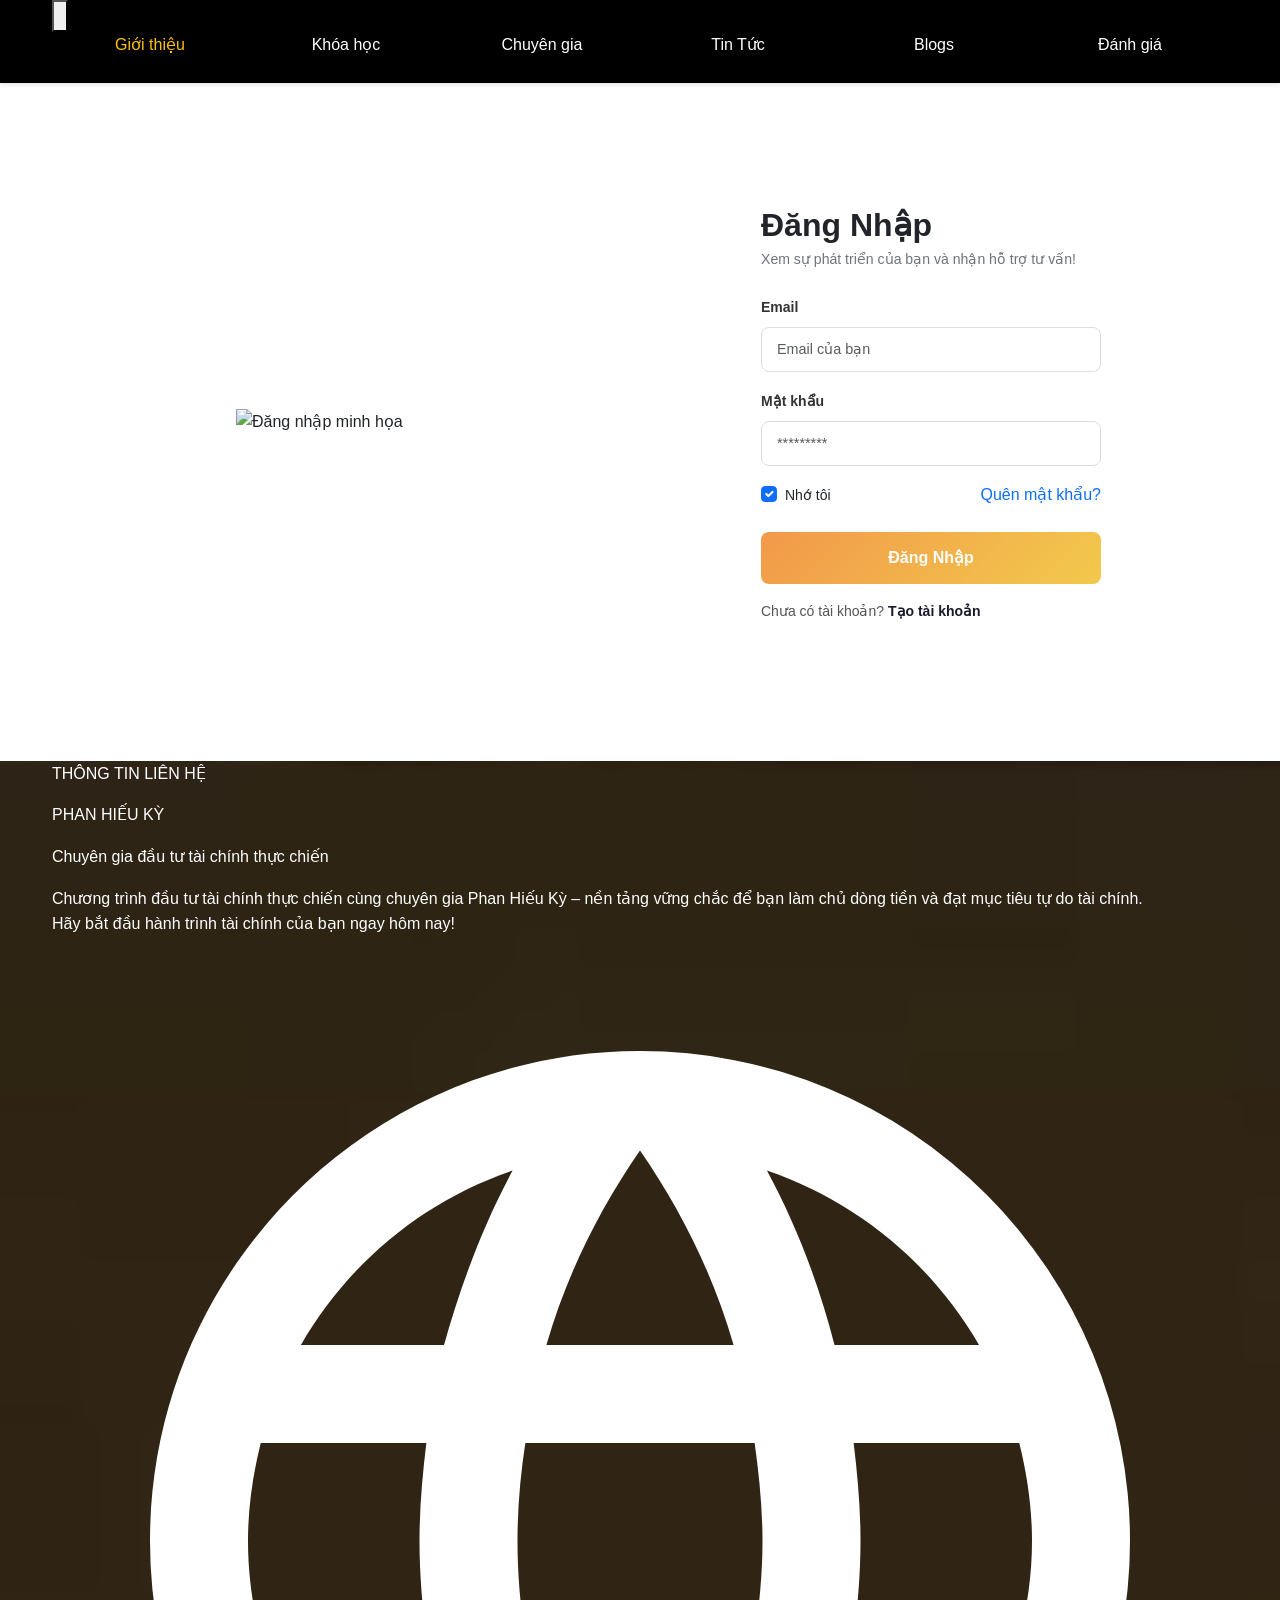
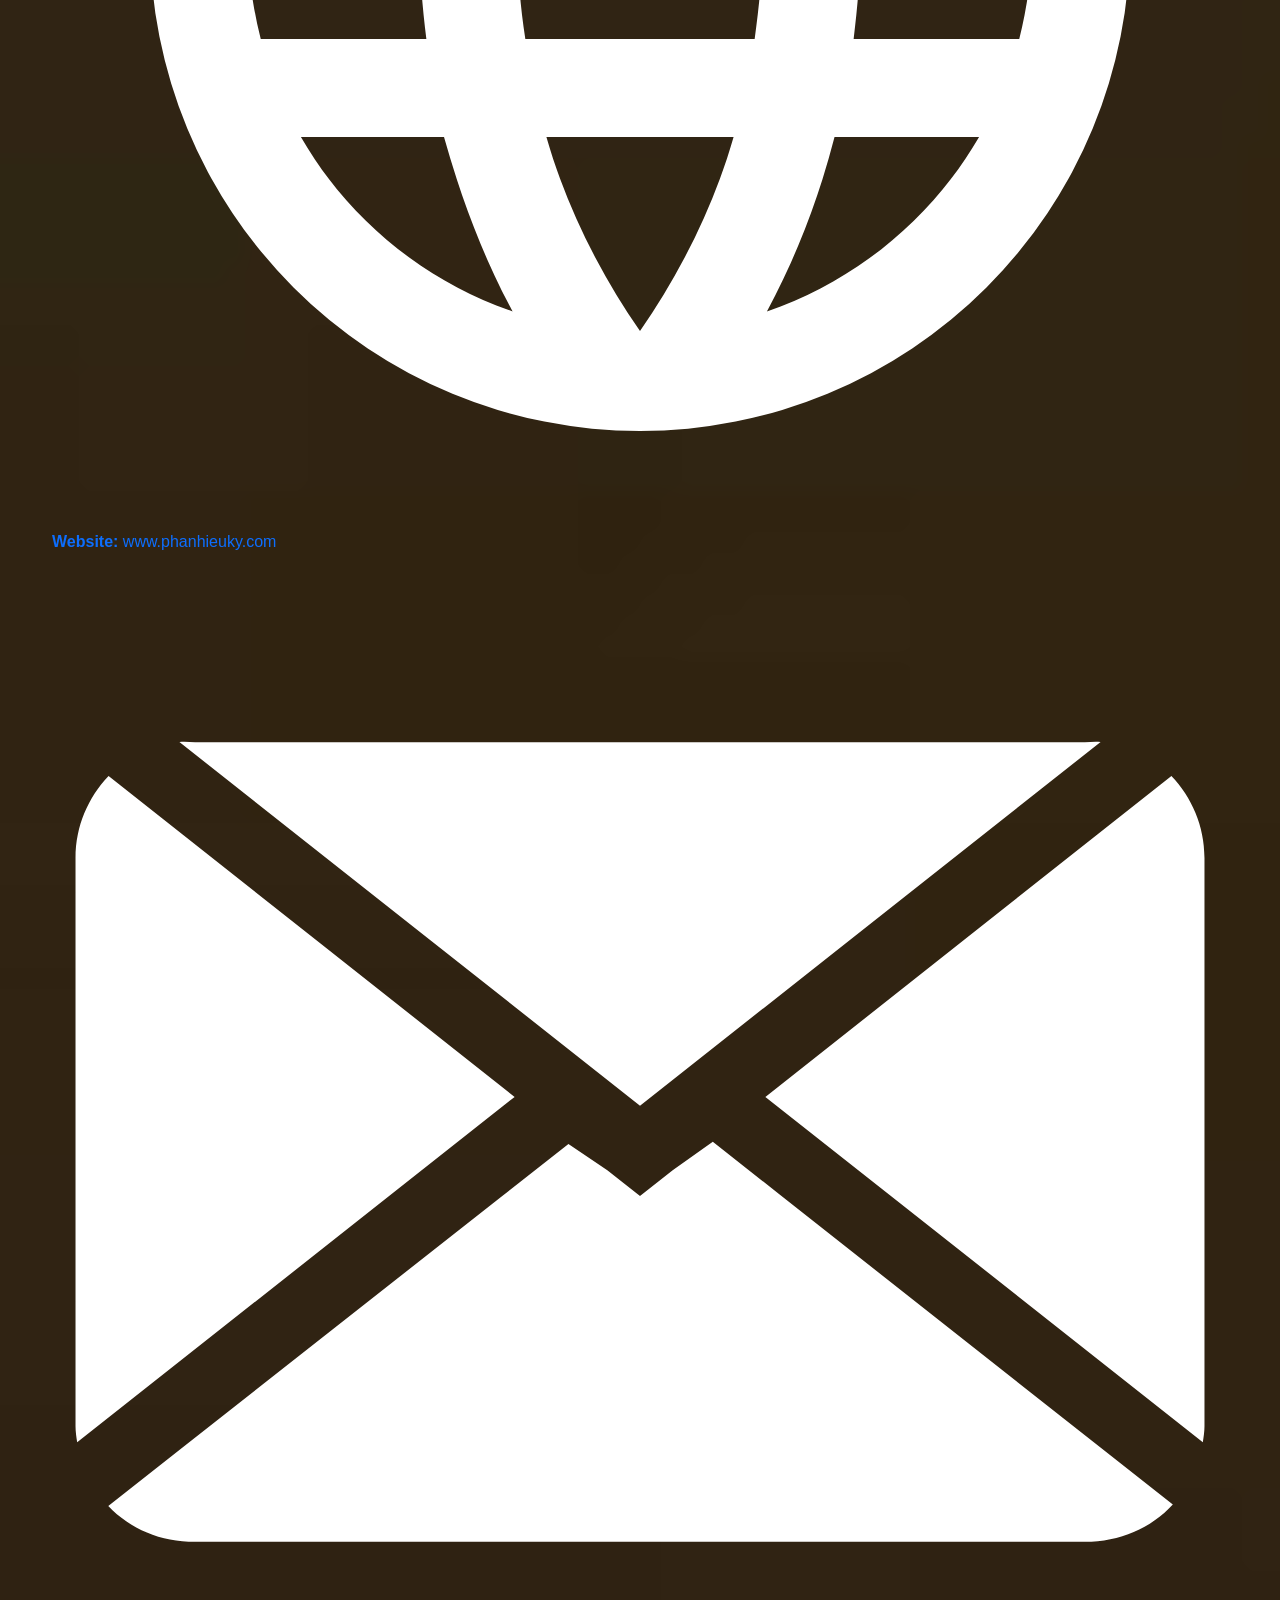
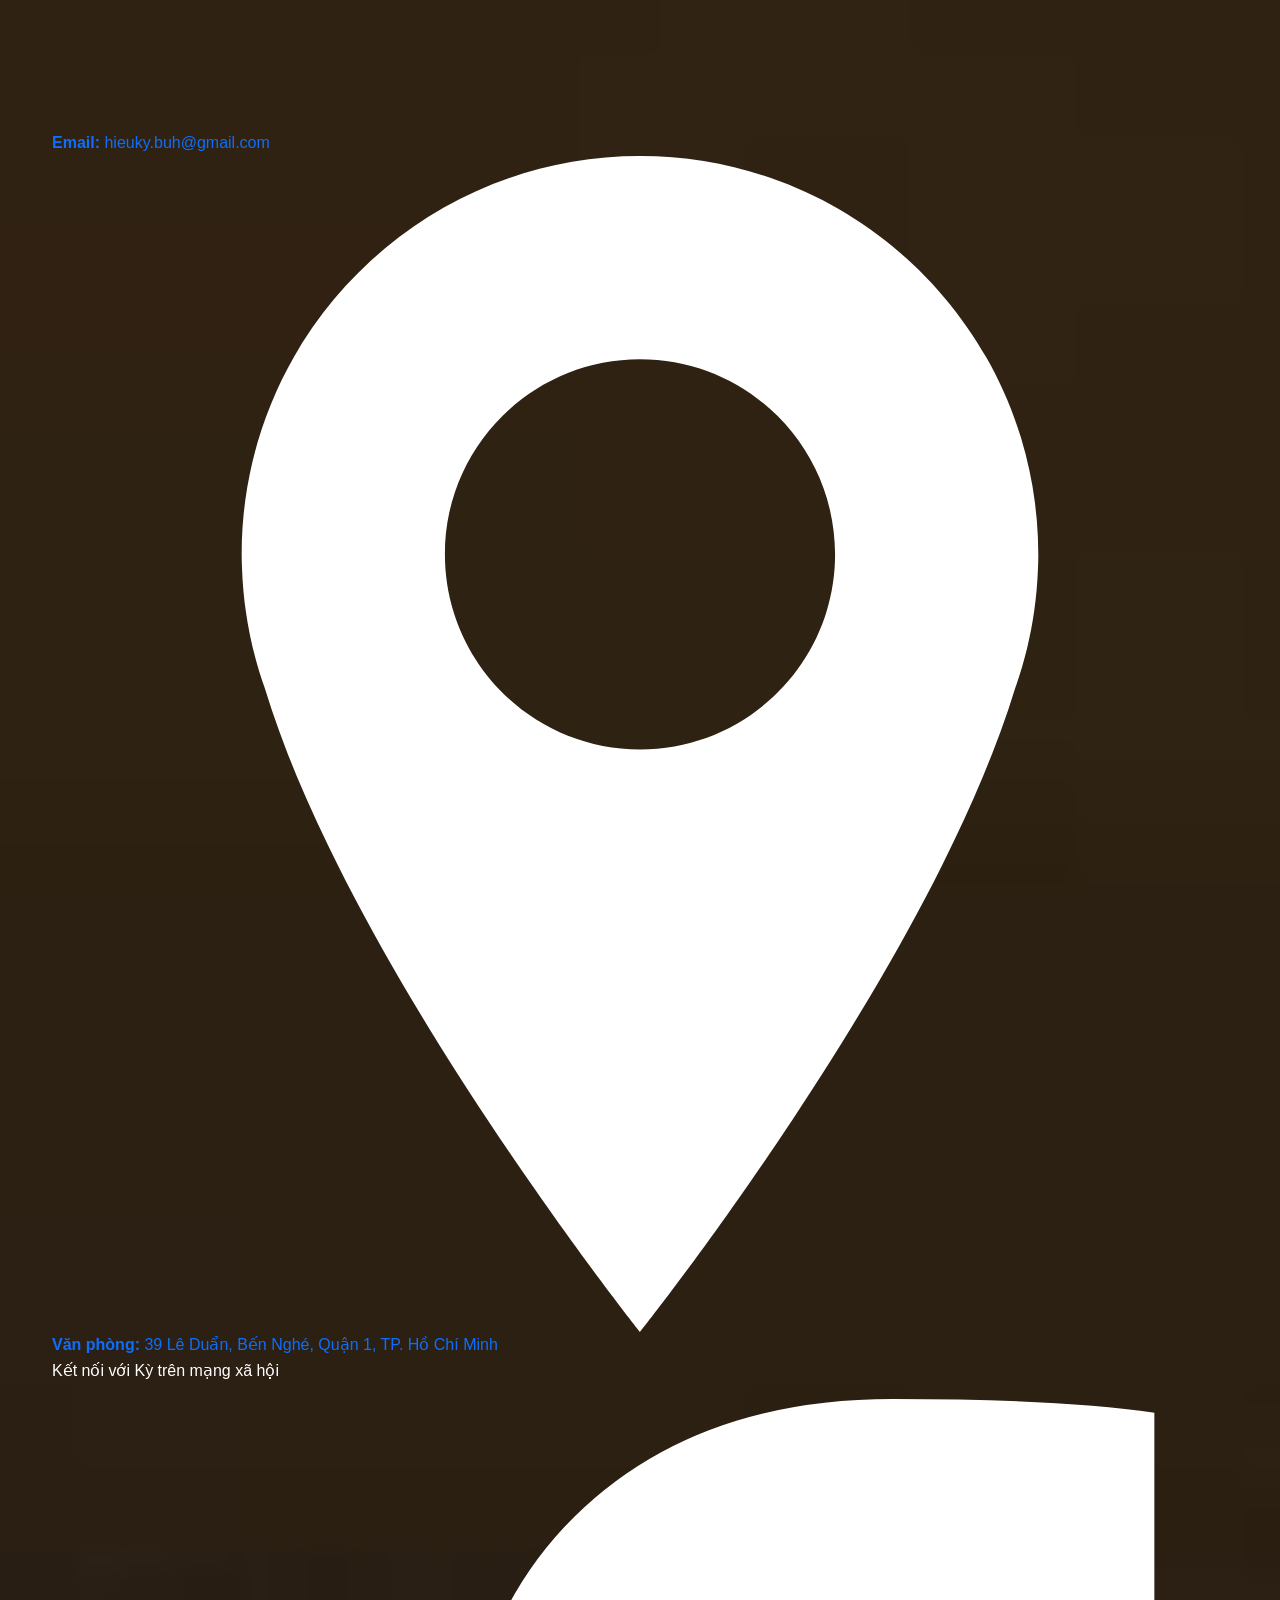
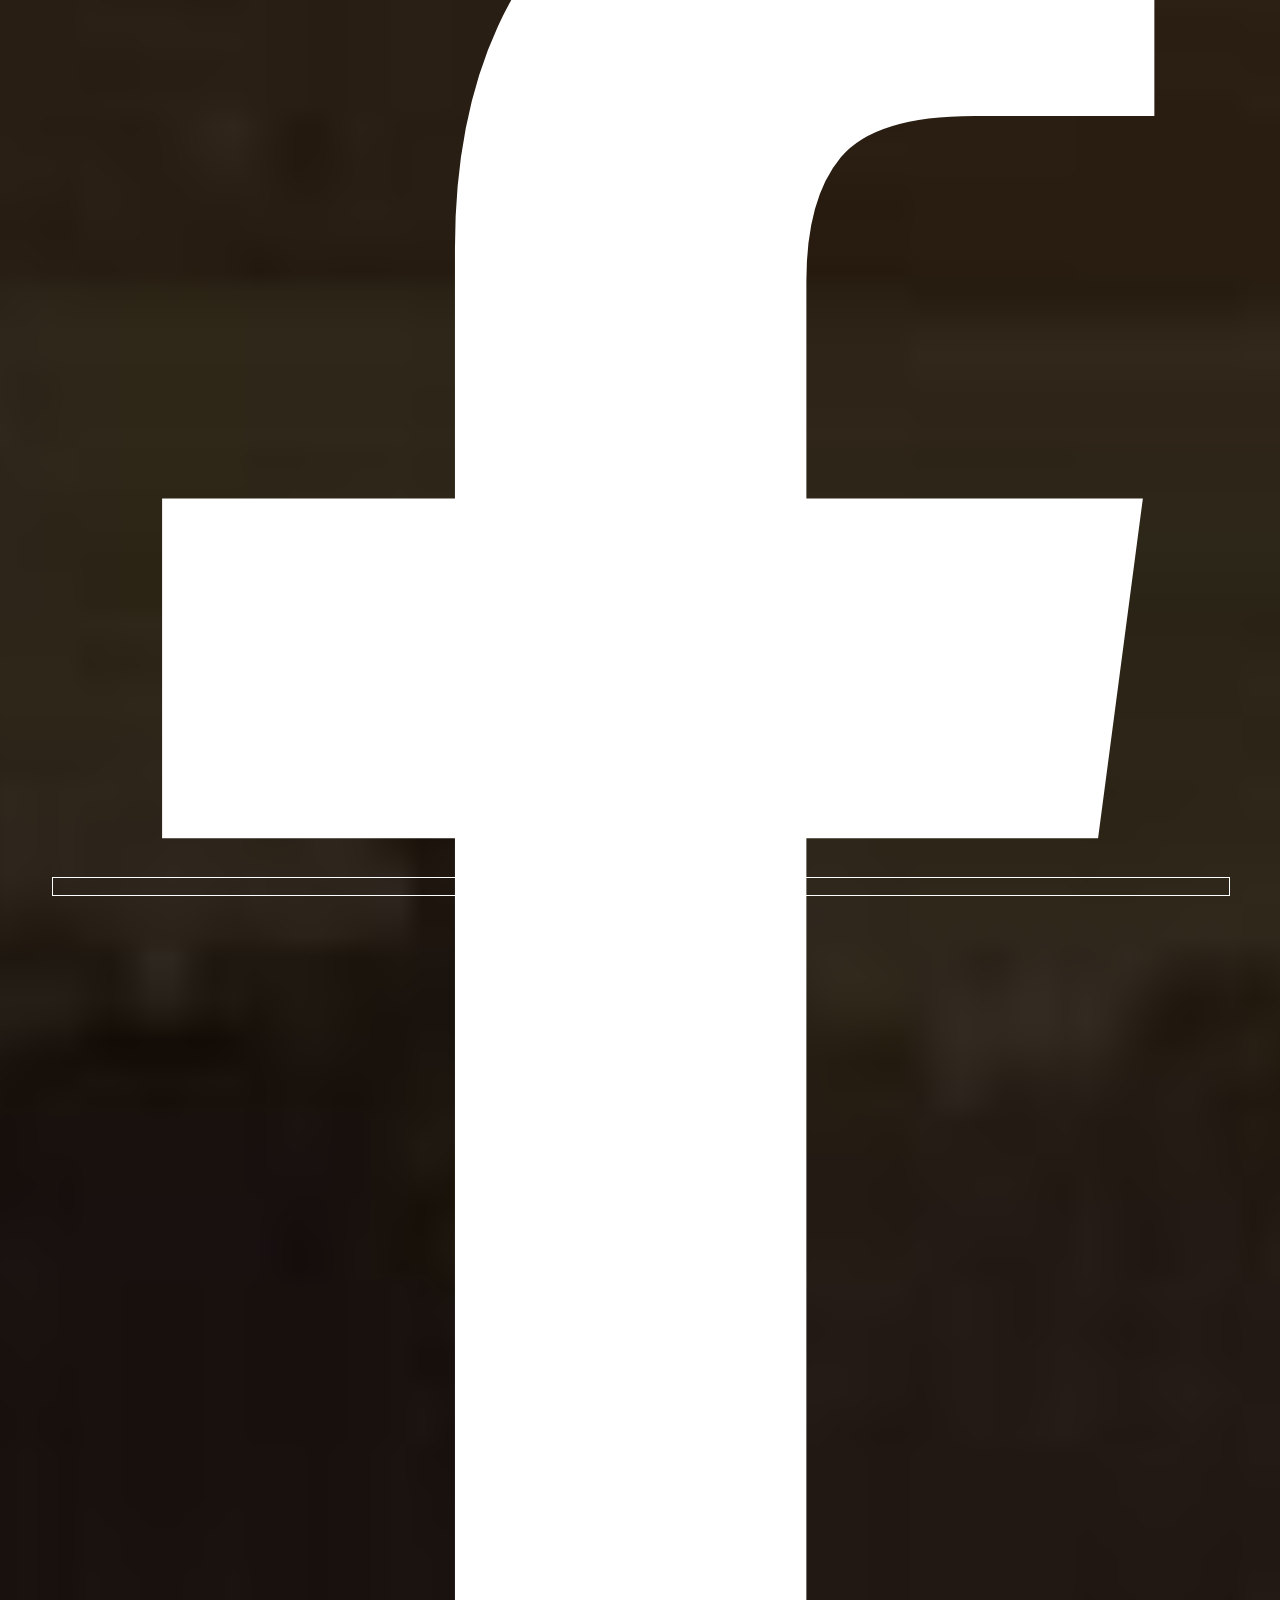
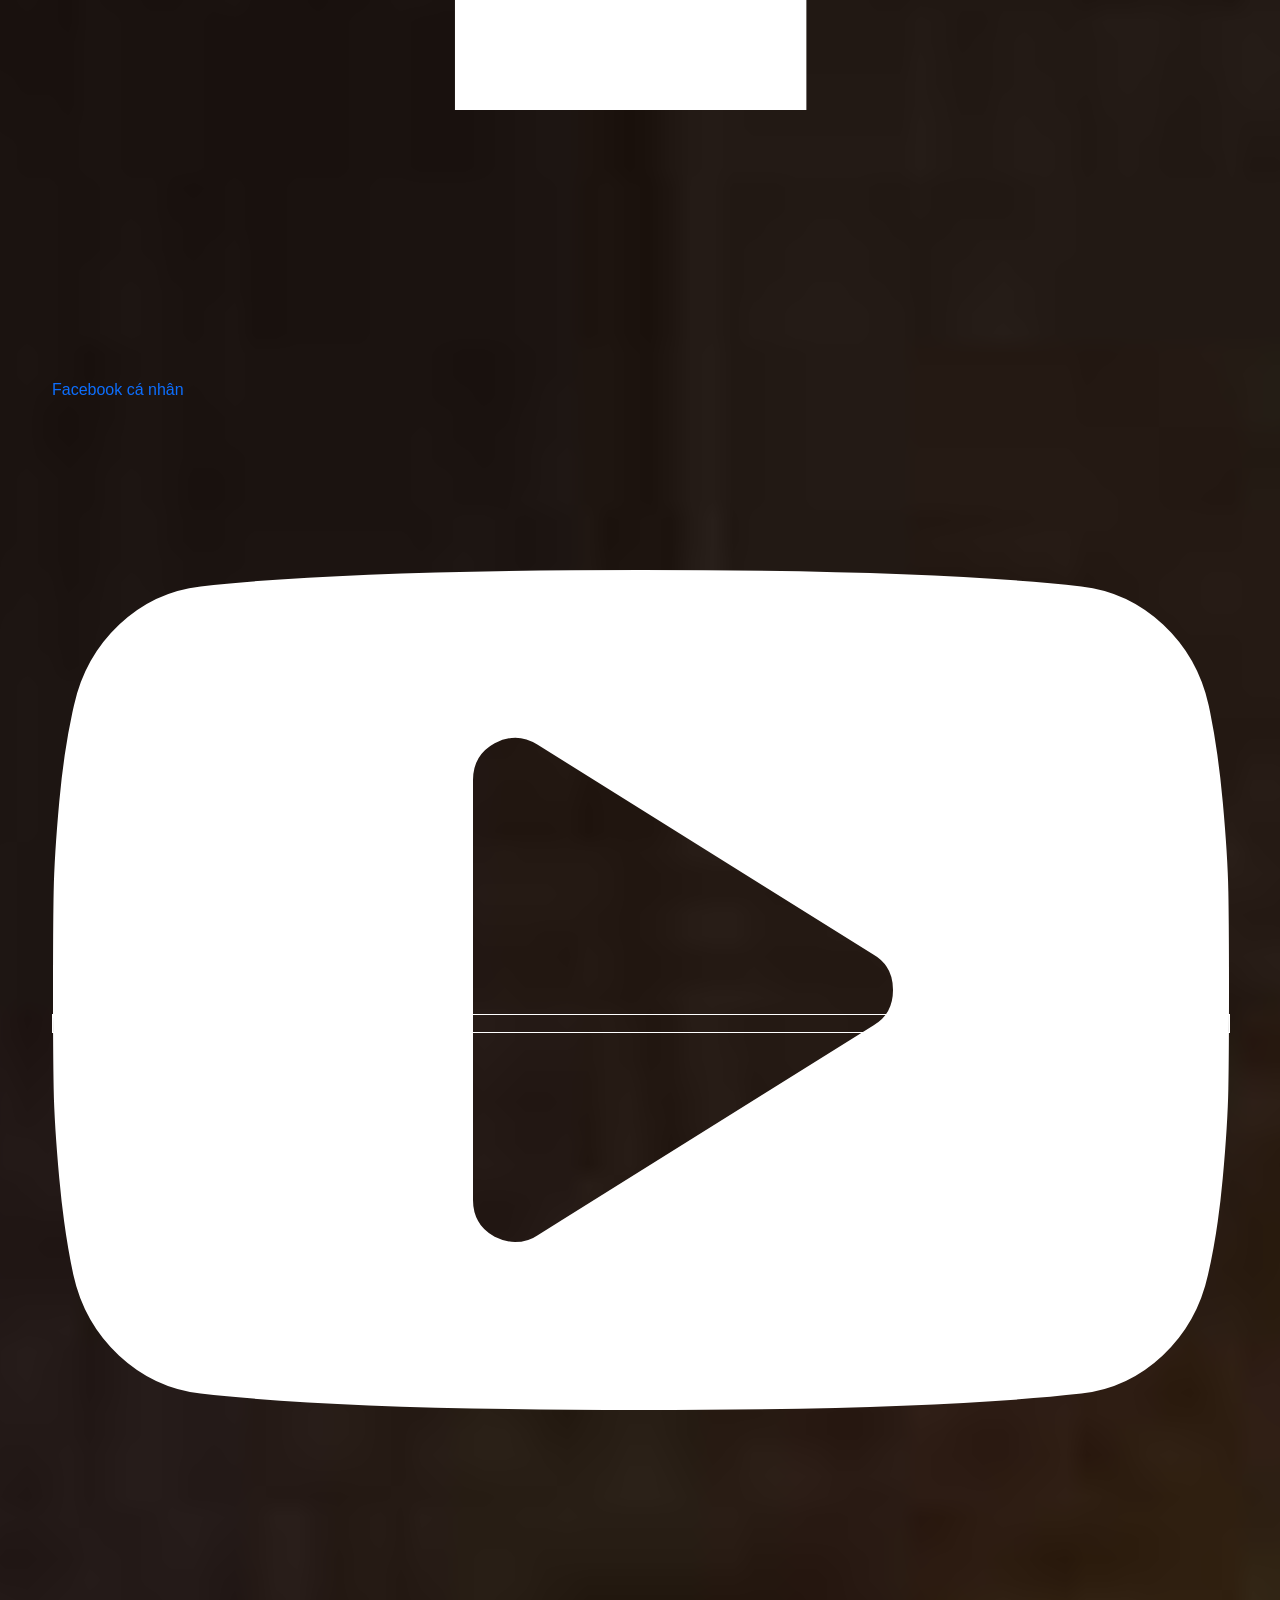
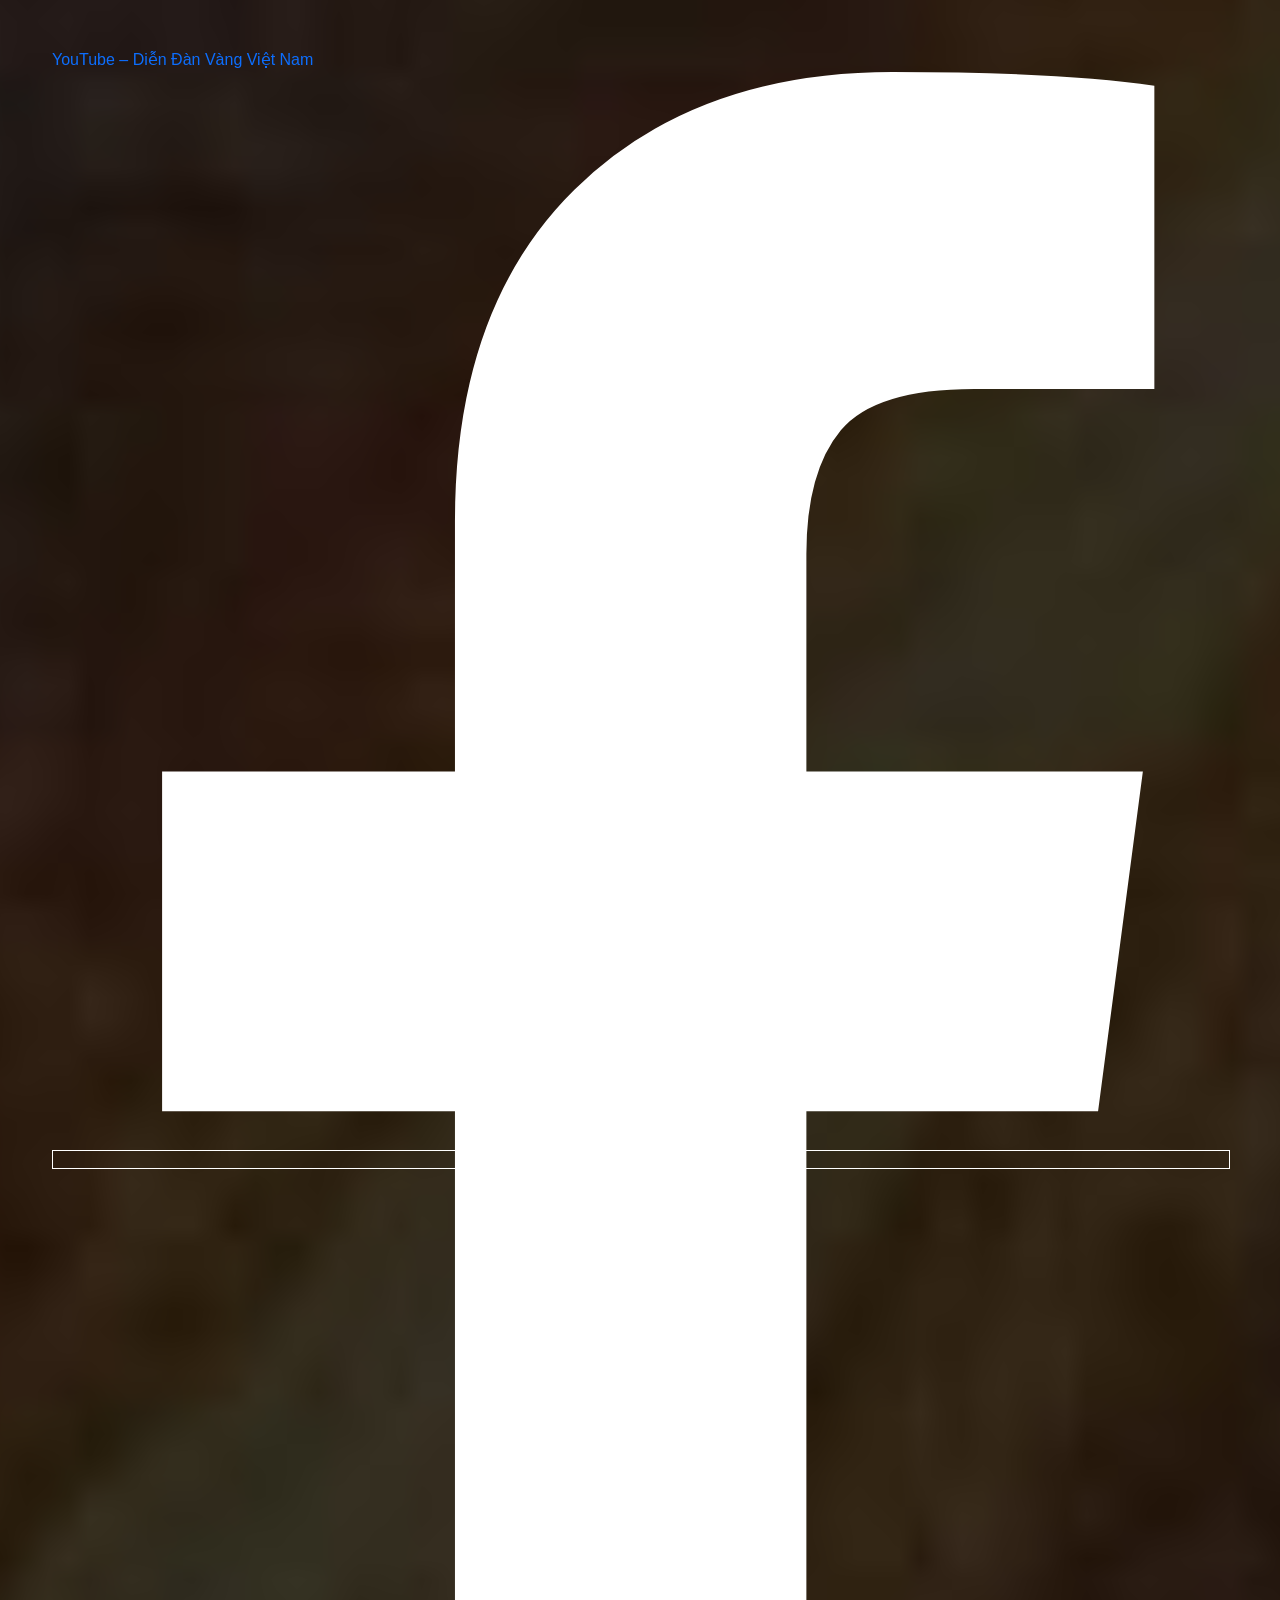
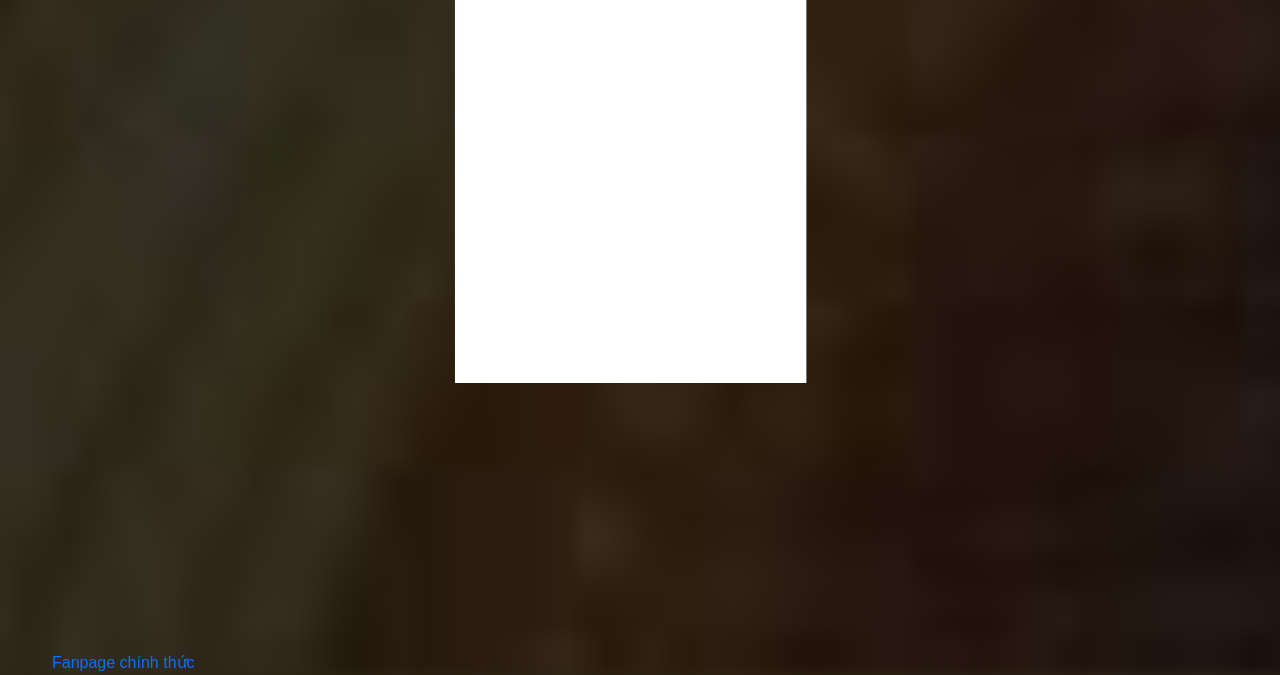
==== commit 00cb4729: "Update code" ====
--- a/login.html
+++ b/login.html
@@ -54,8 +54,9 @@
 </head>
 <body class="d-flex flex-column min-vh-100">
 
-<!-- HEADER -->
-<header class="header relative bg-black !py-4 xl:!py-[18px] top-0 left-0 w-full z-50 !border-0 !border-b lg:!border-b-0 border-solid border-[#fda803]">
+    <!-- HEADER -->
+    <header
+            class="header relative bg-black !py-4 xl:!py-[18px] top-0 left-0 w-full z-50 !border-0 !border-b lg:!border-b-0 border-solid border-[#fda803]">
         <div class="container mx-auto max-w-6xl !px-6 xl:!px-0">
             <div class="flex justify-between items-center gap-6 8">
                 <!-- Mobile Menu Button -->
@@ -63,7 +64,7 @@
                     <button id="mobile-menu-button" class="text-white hover:text-blue-100 focus:outline-none">
                         <svg class="w-9 h-9" fill="none" stroke="currentColor" viewBox="0 0 24 24">
                             <path stroke-linecap="round" stroke-linejoin="round" stroke-width="2"
-                                d="M4 6h16M4 12h16M4 18h16"></path>
+                                  d="M4 6h16M4 12h16M4 18h16"></path>
                         </svg>
                     </button>
                 </div>
@@ -73,35 +74,41 @@
                 <nav class="main-nav">
                     <ul class="main-nav__menu">
                         <li class="main-nav__item main-nav__item--current">
-                            <a href="/" class="main-nav__link">Trang chủ</a>
-                        </li>
-                        <li class="main-nav__item">
-                            <a href="#" class="main-nav__link">Giới Thiệu</a>
+                            <a href="/gioi-thieu" class="main-nav__link">Giới thiệu</a>
                         </li>
                         <li class="main-nav__item main-nav__item--has-children">
                             <a href="#khoa-hoc" class="main-nav__link">Khóa học</a>
                             <ul class="main-nav__submenu">
                                 <li class="main-nav__item">
-                                    <a href="https://ufoclass.com/course-category/tieng-han/" class="main-nav__link">Tiếng
+                                    <a href="https://ufoclass.com/course-category/tieng-han/"
+                                       class="main-nav__link">Tiếng
                                         Hàn</a>
                                 </li>
                                 <li class="main-nav__item">
-                                    <a href="https://ufoclass.com/course-category/tieng-anh/" class="main-nav__link">Tiếng
+                                    <a href="https://ufoclass.com/course-category/tieng-anh/"
+                                       class="main-nav__link">Tiếng
                                         Anh</a>
                                 </li>
                             </ul>
                         </li>
                         <li class="main-nav__item">
-                            <a href="https://ufoclass.com/category/tin-tuc/" class="main-nav__link">Tin Tức</a>
+                            <a href="#chuyen-gia" class="main-nav__link">Chuyên gia</a>
                         </li>
                         <li class="main-nav__item">
-                            <a href="https://ufoclass.com/document-category/tai-lieu/" class="main-nav__link">Tài Liệu</a>
+                            <a href="/tin-tuc" class="main-nav__link">Tin Tức</a>
+                        </li>
+                        <li class="main-nav__item">
+                            <a href="/blogs" class="main-nav__link">Blogs</a>
+                        </li>
+                        <li class="main-nav__item">
+                            <a href="#danh-gia" class="main-nav__link">Đánh giá</a>
                         </li>
                     </ul>
                 </nav>
 
                 <div class="w-[135px] h-[35px] text-sm font-normal">
-                    <a id="open-auth-modal" class="animate-pulse-small flex items-center justify-center w-full h-full bg-gradient-to-r from-[#f3de58] to-[#fda803] text-black rounded hover:from-[#faf4b0] hover:to-[#faf4b0] transition-colors cursor-pointer">
+                    <a id="open-auth-modal"
+                       class="animate-pulse-small flex items-center justify-center w-full h-full bg-gradient-to-r from-[#f3de58] to-[#fda803] text-black rounded hover:from-[#faf4b0] hover:to-[#faf4b0] transition-colors cursor-pointer">
                         ĐĂNG NHẬP
                     </a>
                 </div>
@@ -110,9 +117,11 @@
 
             <div id="mobile-menu" class="absolute top-full left-0 w-fit hidden lg:hidden !py-4 bg-black !px-8">
                 <div class="flex justify-end -mr-4">
-                    <button id="mobile-menu-popup-close-btn" class="size-4 popup-close-btn bg-center bg-no-repeat"></button>
-                </div>
-                <div class="flex flex-col md:flex-row justify-center flex-wrap space-y-2 md:space-y-1 text-white text-base font-medium">
+                    <button id="mobile-menu-popup-close-btn"
+                            class="size-4 popup-close-btn bg-center bg-no-repeat"></button>
+                </div>
+                <div
+                        class="flex flex-col md:flex-row justify-center flex-wrap space-y-2 md:space-y-1 text-white text-base font-medium">
                     <nav class="main-nav">
                         <ul class="main-nav__menu">
                             <li class="main-nav__item main-nav__item--current">
@@ -125,11 +134,13 @@
                                 <a href="#" class="main-nav__link">Khóa học</a>
                                 <ul class="main-nav__submenu">
                                     <li class="main-nav__item">
-                                        <a href="https://ufoclass.com/course-category/tieng-han/" class="main-nav__link">Tiếng
+                                        <a href="https://ufoclass.com/course-category/tieng-han/"
+                                           class="main-nav__link">Tiếng
                                             Hàn</a>
                                     </li>
                                     <li class="main-nav__item">
-                                        <a href="https://ufoclass.com/course-category/tieng-anh/" class="main-nav__link">Tiếng
+                                        <a href="https://ufoclass.com/course-category/tieng-anh/"
+                                           class="main-nav__link">Tiếng
                                             Anh</a>
                                     </li>
                                 </ul>
@@ -148,157 +159,173 @@
         </div>
     </header>
 
-<!-- MAIN -->
-<section class="auth-section d-flex align-items-center py-5">
-    <div class="container">
-        <div class="row align-items-center justify-content-center g-5">
-
-            <!-- Illustration -->
-            <div class="col-lg-6 d-none d-lg-flex justify-content-center auth-illustration">
-                <img src="/assets/images/login.gif"
-                     alt="Đăng nhập minh họa">
-            </div>
-
-            <!-- Form -->
-            <div class="col-sm-10 col-md-8 col-lg-5 col-xl-4">
-                <h1 class="fw-800 fs-2 mb-1" style="font-weight:800;">Đăng Nhập</h1>
-                <p class="text-secondary mb-4" style="font-size:.88rem;">Xem sự phát triển của bạn và nhận hỗ trợ tư vấn!</p>
-
-                <form id="login-form" novalidate>
-                    <!-- Email -->
-                    <div class="mb-3">
-                        <label for="login-email" class="form-label">Email</label>
-                        <input type="email" class="form-control" id="login-email" name="email"
-                               placeholder="Email của bạn" autocomplete="email">
-                    </div>
-
-                    <!-- Password -->
-                    <div class="mb-3">
-                        <label for="login-password" class="form-label">Mật khẩu</label>
-                        <input type="password" class="form-control" id="login-password" name="password"
-                               placeholder="*********" autocomplete="current-password">
-                    </div>
-
-                    <!-- Remember + Forgot -->
-                    <div class="d-flex align-items-center justify-content-between mb-4">
-                        <div class="form-check mb-0">
-                            <input class="form-check-input" type="checkbox" id="login-remember" name="remember" checked
-                                   style="accent-color:#f2994a;">
-                            <label class="form-check-label" for="login-remember" style="font-size:.875rem;">
-                                Nhớ tôi
-                            </label>
+    <!-- MAIN -->
+    <section class="auth-section d-flex align-items-center py-5">
+        <div class="container">
+            <div class="row align-items-center justify-content-center g-5">
+
+                <!-- Illustration -->
+                <div class="col-lg-6 d-none d-lg-flex justify-content-center auth-illustration">
+                    <img src="/assets/images/login.gif"
+                         alt="Đăng nhập minh họa">
+                </div>
+
+                <!-- Form -->
+                <div class="col-sm-10 col-md-8 col-lg-5 col-xl-4">
+                    <h1 class="fw-800 fs-2 mb-1" style="font-weight:800;">Đăng Nhập</h1>
+                    <p class="text-secondary mb-4" style="font-size:.88rem;">Xem sự phát triển của bạn và nhận hỗ trợ tư vấn!</p>
+
+                    <form id="login-form" novalidate>
+                        <!-- Email -->
+                        <div class="mb-3">
+                            <label for="login-email" class="form-label">Email</label>
+                            <input type="email" class="form-control" id="login-email" name="email"
+                                   placeholder="Email của bạn" autocomplete="email">
                         </div>
-                        <a href="https://phanhieuky.com/forgot-password" class="forgot-link">Quên mật khẩu?</a>
-                    </div>
-
-                    <button type="submit" class="btn-submit mb-3">Đăng Nhập</button>
-
-                    <p class="switch-text">Chưa có tài khoản? <a href="/register.html">Tạo tài khoản</a></p>
-                </form>
-            </div>
-
-        </div>
-    </div>
-</section>
-
-<!-- FOOTER -->
-<footer class="footer section-bg" style="background-image: url(assets/images/footer-bg.jpg)">
-    <div class="container mx-auto text-white leading-[1.6] max-w-6xl !px-4 xl:!px-0 !pt-5 md:!pt-10 lg:!pt-16 pb-20">
-        <p class="text-left lg:text-center text-[30px] lg:text-[40px] !mb-4 lg:!mb-8 font-semibold">
-            THÔNG TIN LIÊN HỆ
-        </p>
-        <div class="flex flex-col md:flex-row flex-wrap lg:!flex-nowrap !gap-5 lg:!gap-x-[84px] items-center">
-            <div class="w-full md:w-3/5 lg:w-2/5">
-                <p class="text-[#fdb814] text-[30px] font-semibold">PHAN HIẾU KỲ</p>
-                <p class="text-lg lg:text-xl leading-[1.6]">
-                    Chuyên gia đầu tư tài chính thực chiến
-                </p>
-                <p class="text-base leading-[1.4] lg:!mt-4">
-                    Chương trình đầu tư tài chính thực chiến cùng chuyên gia Phan Hiếu Kỳ –
-                    nền tảng vững chắc để bạn làm chủ dòng tiền và đạt mục tiêu tự do tài
-                    chính.
-                    <br>
-                    Hãy bắt đầu hành trình tài chính của bạn ngay hôm nay!
-                </p>
-            </div>
-
-            <div class="text-base leading-[1.6] self-center w-full md:w-2/5 lg:w-[30%] space-y-1">
-                <a href="https://www.phanhieuky.com" target="_blank" class="flex gap-x-1.5">
-                    <svg xmlns="http://www.w3.org/2000/svg" width="100%" height="100%" preserveAspectRatio="none"
-                         viewBox="0 0 24 24" class="size-6 shrink-0" fill="#FFFFFF">
-                        <path d="M16.36,14C16.44,13.34 16.5,12.68 16.5,12C16.5,11.32 16.44,10.66 16.36,10H19.74C19.9,10.64 20,11.31 20,12C20,12.69 19.9,13.36 19.74,14M14.59,19.56C15.19,18.45 15.65,17.25 15.97,16H18.92C17.96,17.65 16.43,18.93 14.59,19.56M14.34,14H9.66C9.56,13.34 9.5,12.68 9.5,12C9.5,11.32 9.56,10.65 9.66,10H14.34C14.43,10.65 14.5,11.32 14.5,12C14.5,12.68 14.43,13.34 14.34,14M12,19.96C11.17,18.76 10.5,17.43 10.09,16H13.91C13.5,17.43 12.83,18.76 12,19.96M8,8H5.08C6.03,6.34 7.57,5.06 9.4,4.44C8.8,5.55 8.35,6.75 8,8M5.08,16H8C8.35,17.25 8.8,18.45 9.4,19.56C7.57,18.93 6.03,17.65 5.08,16M4.26,14C4.1,13.36 4,12.69 4,12C4,11.31 4.1,10.64 4.26,10H7.64C7.56,10.66 7.5,11.32 7.5,12C7.5,12.68 7.56,13.34 7.64,14M12,4.03C12.83,5.23 13.5,6.57 13.91,8H10.09C10.5,6.57 11.17,5.23 12,4.03M18.92,8H15.97C15.65,6.75 15.19,5.55 14.59,4.44C16.43,5.07 17.96,6.34 18.92,8M12,2C6.47,2 2,6.5 2,12A10,10 0 0,0 12,22A10,10 0 0,0 22,12A10,10 0 0,0 12,2Z"></path>
-                    </svg>
-                    <span>
-                            <strong> Website: </strong>
-                            www.phanhieuky.com
-                        </span>
-                </a>
-                <a href="mailto:hieuky.buh@gmail.com" class="flex items-center gap-x-1.5">
-                    <svg xmlns="http://www.w3.org/2000/svg" xmlns:xlink="http://www.w3.org/1999/xlink" version="1.1"
-                         x="0px" y="0px" viewBox="0 0 100 100" enable-background="new 0 0 100 100" xml:space="preserve"
-                         preserveAspectRatio="none" width="100%" height="100%" class="size-6 shrink-0" fill="#FFFFFF">
-                            <g>
-                                <path d="M89.167,15.992C88.726,15.932,88.29,16,87.835,16h-75.67c-0.455,0-0.891-0.068-1.332-0.008L50,46.916   L89.167,15.992z M52.779,52.397L50,54.591l-2.779-2.193l-3.305-2.233L4.786,80.945C6.641,82.904,9.252,84,12.165,84h75.67   c2.967,0,5.618-1.15,7.473-3.172L56.19,49.985L52.779,52.397z M95.188,18.882L60.661,46.163l37.198,29.37   C97.923,75.078,98,74.63,98,74.161V25.843C98,23.141,96.922,20.696,95.188,18.882z M4.812,18.882C3.078,20.696,2,23.141,2,25.843   v48.318c0,0.469,0.077,0.917,0.141,1.372l37.198-29.37L4.812,18.882z"></path>
-                            </g></svg>
-                    <span>
-                            <strong> Email: </strong>
-                            hieuky.buh@gmail.com
-                        </span>
-                </a>
-                <a class="flex items-center gap-x-1.5">
-                    <svg xmlns="http://www.w3.org/2000/svg" xmlns:xlink="http://www.w3.org/1999/xlink" version="1.1"
-                         x="0px" y="0px" viewBox="0 0 100 100" enable-background="new 0 0 100 100" xml:space="preserve"
-                         preserveAspectRatio="none" width="100%" height="100%" class="size-6 shrink-0" fill="#FFFFFF">
-                            <path d="M50,0C31.294,0,16.129,15.165,16.129,33.87c0,0.401,0.012,0.809,0.03,1.221c0.127,3.558,0.798,6.975,1.939,10.172  C25.324,69.015,50,100,50,100s24.673-30.982,31.9-54.734c1.143-3.197,1.813-6.617,1.939-10.175c0.02-0.412,0.031-0.819,0.031-1.221  C83.871,15.165,68.706,0,50,0z M50,50.459c-9.161,0-16.589-7.428-16.589-16.589c0-9.16,7.428-16.588,16.589-16.588  c9.162,0,16.589,7.428,16.589,16.588C66.589,43.031,59.162,50.459,50,50.459z"></path>
-                        </svg>
-                    <span><strong> Văn phòng: </strong> 39 Lê Duẩn, Bến Nghé, Quận 1, TP. Hồ
-                            Chí Minh
-                        </span>
-                </a>
-            </div>
-
-            <div class="w-full md:w-2/5 lg:w-[30%]">
-                <p class="text-xl leading-[1.6] mb-3.5">Kết nối với Kỳ trên mạng xã hội</p>
-                <div class="space-y-2">
-                    <a target="_blank" href="https://www.facebook.com/phanhieuky"
-                       class="group hover:text-[#ffc200] flex items-center gap-x-2 underline decoration-current">
-                            <span class="shrink-0 bg-transparent group-hover:!bg-[#ffc200] flex items-center justify-center size-6 border border-white rounded-full !px-2">
-                                <svg xmlns="http://www.w3.org/2000/svg" width="100%" height="100%"
-                                     preserveAspectRatio="none" viewBox="0 0 1024 1896.0833" fill="currentColor"
-                                     class="text-white group-hover:!text-black w-full h-auto max-h-full object-cover">
-                                    <path d="M959 12v264H802q-86 0-116 36t-30 108v189h293l-39 296H656v759H350V905H95V609h255V391q0-186 104-288.5T731 0q147 0 228 12z"></path>
-                                </svg>
-                            </span>
-                        <span> Facebook cá nhân </span>
-                    </a>
-                    <a target="_blank" href="https://www.youtube.com/@diendanvangvietnam"
-                       class="group hover:text-[#ffc200] flex items-center gap-x-2 underline decoration-current">
-                            <span class="shrink-0 bg-transparent group-hover:!bg-[#ffc200] flex items-center justify-center size-6 border border-white rounded-full !px-1">
-                                <svg xmlns="http://www.w3.org/2000/svg" width="100%" height="100%"
-                                     preserveAspectRatio="none" viewBox="0 0 1792 1896.0833"
-                                     class="text-white group-hover:!text-black w-full h-auto max-h-full object-cover"
-                                     fill="currentColor">
-                                    <path d="M1280 896q0-37-30-54L738 522q-31-20-65-2-33 18-33 56v640q0 38 33 56 16 8 31 8 20 0 34-10l512-320q30-17 30-54zm512 0q0 96-1 150t-8.5 136.5T1760 1330q-16 73-69 123t-124 58q-222 25-671 25t-671-25q-71-8-124.5-58T31 1330q-14-65-21.5-147.5T1 1046 0 896t1-150 8.5-136.5T32 462q16-73 69-123t124-58q222-25 671-25t671 25q71 8 124.5 58t69.5 123q14 65 21.5 147.5T1791 746t1 150z"></path>
-                                </svg>
-                            </span>
-                        <span> YouTube – Diễn Đàn Vàng Việt Nam </span>
-                    </a>
-                    <a target="_blank" href="https://www.facebook.com/phanhieuky102"
-                       class="group hover:text-[#ffc200] flex items-center gap-x-2 underline decoration-current">
-                            <span class="shrink-0 bg-transparent group-hover:!bg-[#ffc200] flex items-center justify-center size-6 border border-white rounded-full !px-2">
-                                <svg xmlns="http://www.w3.org/2000/svg" width="100%" height="100%"
-                                     preserveAspectRatio="none" viewBox="0 0 1024 1896.0833" fill="currentColor"
-                                     class="text-white group-hover:!text-black w-full h-auto max-h-full object-cover">
-                                    <path d="M959 12v264H802q-86 0-116 36t-30 108v189h293l-39 296H656v759H350V905H95V609h255V391q0-186 104-288.5T731 0q147 0 228 12z"></path>
-                                </svg>
-                            </span>
-                        <span> Fanpage chính thức </span>
-                    </a>
-                </div>
+
+                        <!-- Password -->
+                        <div class="mb-3">
+                            <label for="login-password" class="form-label">Mật khẩu</label>
+                            <input type="password" class="form-control" id="login-password" name="password"
+                                   placeholder="*********" autocomplete="current-password">
+                        </div>
+
+                        <!-- Remember + Forgot -->
+                        <div class="d-flex align-items-center justify-content-between mb-4">
+                            <div class="form-check mb-0">
+                                <input class="form-check-input" type="checkbox" id="login-remember" name="remember" checked
+                                       style="accent-color:#f2994a;">
+                                <label class="form-check-label" for="login-remember" style="font-size:.875rem;">
+                                    Nhớ tôi
+                                </label>
+                            </div>
+                            <a href="https://phanhieuky.com/forgot-password" class="forgot-link">Quên mật khẩu?</a>
+                        </div>
+
+                        <button type="submit" class="btn-submit mb-3">Đăng Nhập</button>
+
+                        <p class="switch-text">Chưa có tài khoản? <a href="/register.html">Tạo tài khoản</a></p>
+                    </form>
+                </div>
+
             </div>
         </div>
-    </div>
-</footer>
-<script src="https://cdn.jsdelivr.net/npm/bootstrap@5.3.2/dist/js/bootstrap.bundle.min.js"></script>
+    </section>
+
+    <footer class="footer section-bg">
+        <div class="container mx-auto text-white leading-[1.6] max-w-6xl !px-4 xl:!px-0 !pt-5 md:!pt-10 lg:!pt-16 pb-20">
+            <p class="text-left lg:text-center text-[30px] lg:text-[40px] !mb-4 lg:!mb-8 font-semibold">
+                THÔNG TIN LIÊN HỆ
+            </p>
+            <div class="flex flex-col md:flex-row flex-wrap lg:!flex-nowrap !gap-5 lg:!gap-x-[84px] items-center">
+                <div class="w-full md:w-3/5 lg:w-2/5">
+                    <p class="text-[#fdb814] text-[30px] font-semibold">PHAN HIẾU KỲ</p>
+                    <p class="text-lg lg:text-xl leading-[1.6]">
+                        Chuyên gia đầu tư tài chính thực chiến
+                    </p>
+                    <p class="text-base leading-[1.4] lg:!mt-4">
+                        Chương trình đầu tư tài chính thực chiến cùng chuyên gia Phan Hiếu Kỳ –
+                        nền tảng vững chắc để bạn làm chủ dòng tiền và đạt mục tiêu tự do tài
+                        chính.
+                        <br>
+                        Hãy bắt đầu hành trình tài chính của bạn ngay hôm nay!
+                    </p>
+                </div>
+
+                <div class="text-base leading-[1.6] self-center w-full md:w-2/5 lg:w-[30%] space-y-1">
+                    <a href="https://www.phanhieuky.com" target="_blank" class="flex gap-x-1.5">
+                        <svg xmlns="http://www.w3.org/2000/svg" width="100%" height="100%" preserveAspectRatio="none"
+                             viewBox="0 0 24 24" class="size-6 shrink-0" fill="#FFFFFF">
+                            <path
+                                    d="M16.36,14C16.44,13.34 16.5,12.68 16.5,12C16.5,11.32 16.44,10.66 16.36,10H19.74C19.9,10.64 20,11.31 20,12C20,12.69 19.9,13.36 19.74,14M14.59,19.56C15.19,18.45 15.65,17.25 15.97,16H18.92C17.96,17.65 16.43,18.93 14.59,19.56M14.34,14H9.66C9.56,13.34 9.5,12.68 9.5,12C9.5,11.32 9.56,10.65 9.66,10H14.34C14.43,10.65 14.5,11.32 14.5,12C14.5,12.68 14.43,13.34 14.34,14M12,19.96C11.17,18.76 10.5,17.43 10.09,16H13.91C13.5,17.43 12.83,18.76 12,19.96M8,8H5.08C6.03,6.34 7.57,5.06 9.4,4.44C8.8,5.55 8.35,6.75 8,8M5.08,16H8C8.35,17.25 8.8,18.45 9.4,19.56C7.57,18.93 6.03,17.65 5.08,16M4.26,14C4.1,13.36 4,12.69 4,12C4,11.31 4.1,10.64 4.26,10H7.64C7.56,10.66 7.5,11.32 7.5,12C7.5,12.68 7.56,13.34 7.64,14M12,4.03C12.83,5.23 13.5,6.57 13.91,8H10.09C10.5,6.57 11.17,5.23 12,4.03M18.92,8H15.97C15.65,6.75 15.19,5.55 14.59,4.44C16.43,5.07 17.96,6.34 18.92,8M12,2C6.47,2 2,6.5 2,12A10,10 0 0,0 12,22A10,10 0 0,0 22,12A10,10 0 0,0 12,2Z">
+                            </path>
+                        </svg>
+                        <span>
+                                <strong> Website: </strong>
+                                www.phanhieuky.com
+                            </span>
+                    </a>
+                    <a href="mailto:hieuky.buh@gmail.com" class="flex items-center gap-x-1.5">
+                        <svg xmlns="http://www.w3.org/2000/svg" xmlns:xlink="http://www.w3.org/1999/xlink" version="1.1"
+                             x="0px" y="0px" viewBox="0 0 100 100" enable-background="new 0 0 100 100"
+                             xml:space="preserve" preserveAspectRatio="none" width="100%" height="100%"
+                             class="size-6 shrink-0" fill="#FFFFFF">
+                                <g>
+                                    <path
+                                            d="M89.167,15.992C88.726,15.932,88.29,16,87.835,16h-75.67c-0.455,0-0.891-0.068-1.332-0.008L50,46.916   L89.167,15.992z M52.779,52.397L50,54.591l-2.779-2.193l-3.305-2.233L4.786,80.945C6.641,82.904,9.252,84,12.165,84h75.67   c2.967,0,5.618-1.15,7.473-3.172L56.19,49.985L52.779,52.397z M95.188,18.882L60.661,46.163l37.198,29.37   C97.923,75.078,98,74.63,98,74.161V25.843C98,23.141,96.922,20.696,95.188,18.882z M4.812,18.882C3.078,20.696,2,23.141,2,25.843   v48.318c0,0.469,0.077,0.917,0.141,1.372l37.198-29.37L4.812,18.882z">
+                                    </path>
+                                </g>
+                            </svg>
+                        <span>
+                                <strong> Email: </strong>
+                                hieuky.buh@gmail.com
+                            </span>
+                    </a>
+                    <a class="flex items-center gap-x-1.5">
+                        <svg xmlns="http://www.w3.org/2000/svg" xmlns:xlink="http://www.w3.org/1999/xlink" version="1.1"
+                             x="0px" y="0px" viewBox="0 0 100 100" enable-background="new 0 0 100 100"
+                             xml:space="preserve" preserveAspectRatio="none" width="100%" height="100%"
+                             class="size-6 shrink-0" fill="#FFFFFF">
+                                <path
+                                        d="M50,0C31.294,0,16.129,15.165,16.129,33.87c0,0.401,0.012,0.809,0.03,1.221c0.127,3.558,0.798,6.975,1.939,10.172  C25.324,69.015,50,100,50,100s24.673-30.982,31.9-54.734c1.143-3.197,1.813-6.617,1.939-10.175c0.02-0.412,0.031-0.819,0.031-1.221  C83.871,15.165,68.706,0,50,0z M50,50.459c-9.161,0-16.589-7.428-16.589-16.589c0-9.16,7.428-16.588,16.589-16.588  c9.162,0,16.589,7.428,16.589,16.588C66.589,43.031,59.162,50.459,50,50.459z">
+                                </path>
+                            </svg>
+                        <span><strong> Văn phòng: </strong> 39 Lê Duẩn, Bến Nghé, Quận 1, TP. Hồ
+                                Chí Minh
+                            </span>
+                    </a>
+                </div>
+
+                <div class="w-full md:w-2/5 lg:w-[30%]">
+                    <p class="text-xl leading-[1.6] mb-3.5">Kết nối với Kỳ trên mạng xã hội</p>
+                    <div class="space-y-2">
+                        <a target="_blank" href="https://www.facebook.com/phanhieuky"
+                           class="group hover:text-[#ffc200] flex items-center gap-x-2 underline decoration-current">
+                                <span
+                                        class="shrink-0 bg-transparent group-hover:!bg-[#ffc200] flex items-center justify-center size-6 border border-white rounded-full !px-2">
+                                    <svg xmlns="http://www.w3.org/2000/svg" width="100%" height="100%"
+                                         preserveAspectRatio="none" viewBox="0 0 1024 1896.0833" fill="currentColor"
+                                         class="text-white group-hover:!text-black w-full h-auto max-h-full object-cover">
+                                        <path
+                                                d="M959 12v264H802q-86 0-116 36t-30 108v189h293l-39 296H656v759H350V905H95V609h255V391q0-186 104-288.5T731 0q147 0 228 12z">
+                                        </path>
+                                    </svg>
+                                </span>
+                            <span> Facebook cá nhân </span>
+                        </a>
+                        <a target="_blank" href="https://www.youtube.com/@diendanvangvietnam"
+                           class="group hover:text-[#ffc200] flex items-center gap-x-2 underline decoration-current">
+                                <span
+                                        class="shrink-0 bg-transparent group-hover:!bg-[#ffc200] flex items-center justify-center size-6 border border-white rounded-full !px-1">
+                                    <svg xmlns="http://www.w3.org/2000/svg" width="100%" height="100%"
+                                         preserveAspectRatio="none" viewBox="0 0 1792 1896.0833"
+                                         class="text-white group-hover:!text-black w-full h-auto max-h-full object-cover"
+                                         fill="currentColor">
+                                        <path
+                                                d="M1280 896q0-37-30-54L738 522q-31-20-65-2-33 18-33 56v640q0 38 33 56 16 8 31 8 20 0 34-10l512-320q30-17 30-54zm512 0q0 96-1 150t-8.5 136.5T1760 1330q-16 73-69 123t-124 58q-222 25-671 25t-671-25q-71-8-124.5-58T31 1330q-14-65-21.5-147.5T1 1046 0 896t1-150 8.5-136.5T32 462q16-73 69-123t124-58q222-25 671-25t671 25q71 8 124.5 58t69.5 123q14 65 21.5 147.5T1791 746t1 150z">
+                                        </path>
+                                    </svg>
+                                </span>
+                            <span> YouTube – Diễn Đàn Vàng Việt Nam </span>
+                        </a>
+                        <a target="_blank" href="https://www.facebook.com/phanhieuky102"
+                           class="group hover:text-[#ffc200] flex items-center gap-x-2 underline decoration-current">
+                                <span
+                                        class="shrink-0 bg-transparent group-hover:!bg-[#ffc200] flex items-center justify-center size-6 border border-white rounded-full !px-2">
+                                    <svg xmlns="http://www.w3.org/2000/svg" width="100%" height="100%"
+                                         preserveAspectRatio="none" viewBox="0 0 1024 1896.0833" fill="currentColor"
+                                         class="text-white group-hover:!text-black w-full h-auto max-h-full object-cover">
+                                        <path
+                                                d="M959 12v264H802q-86 0-116 36t-30 108v189h293l-39 296H656v759H350V905H95V609h255V391q0-186 104-288.5T731 0q147 0 228 12z">
+                                        </path>
+                                    </svg>
+                                </span>
+                            <span> Fanpage chính thức </span>
+                        </a>
+                    </div>
+                </div>
+            </div>
+        </div>
+    </footer>
 </body>
 </html>
--- a/assets/css/style.css
+++ b/assets/css/style.css
@@ -170,6 +170,10 @@
 
 .news {
     background-image: url("../images/news-bg.jpg");
+}
+
+.footer {
+    background-image: url("../images/footer-bg.jpg");
 }
 
 .form-control.is-invalid {
